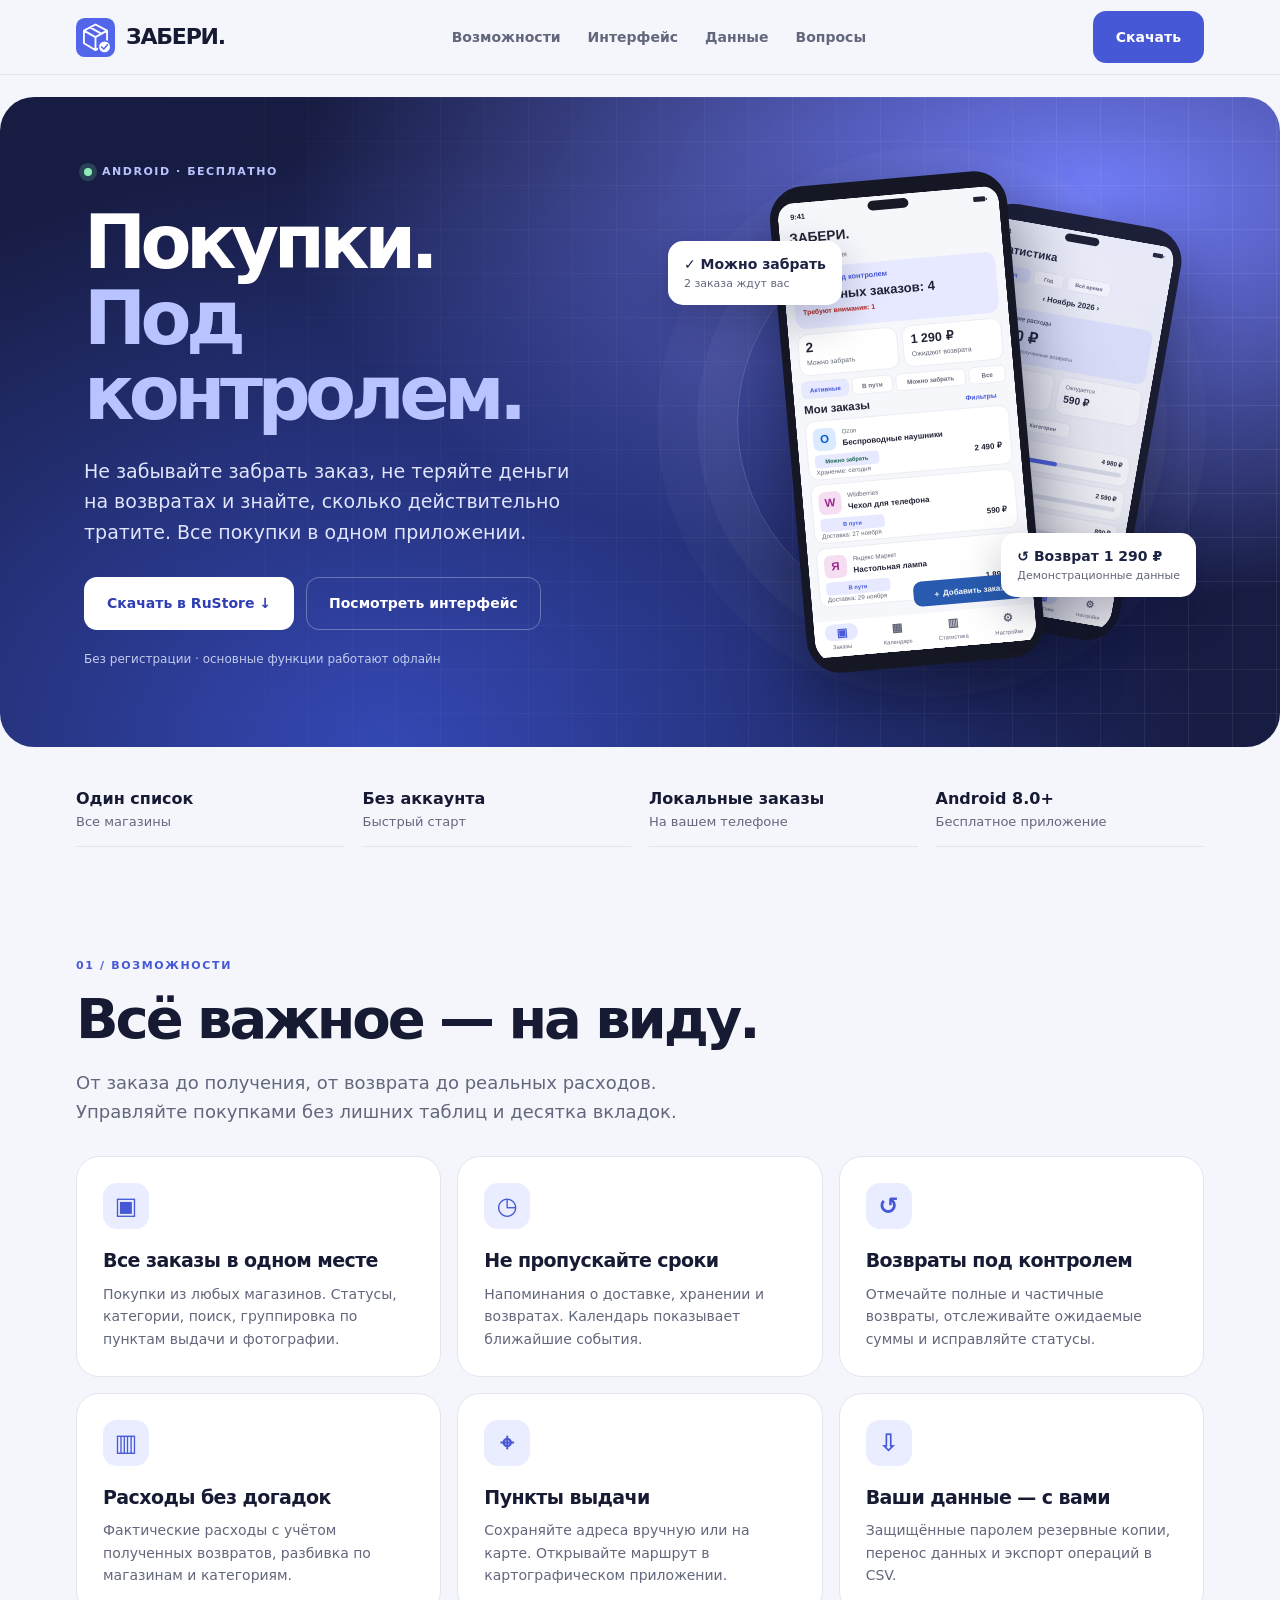
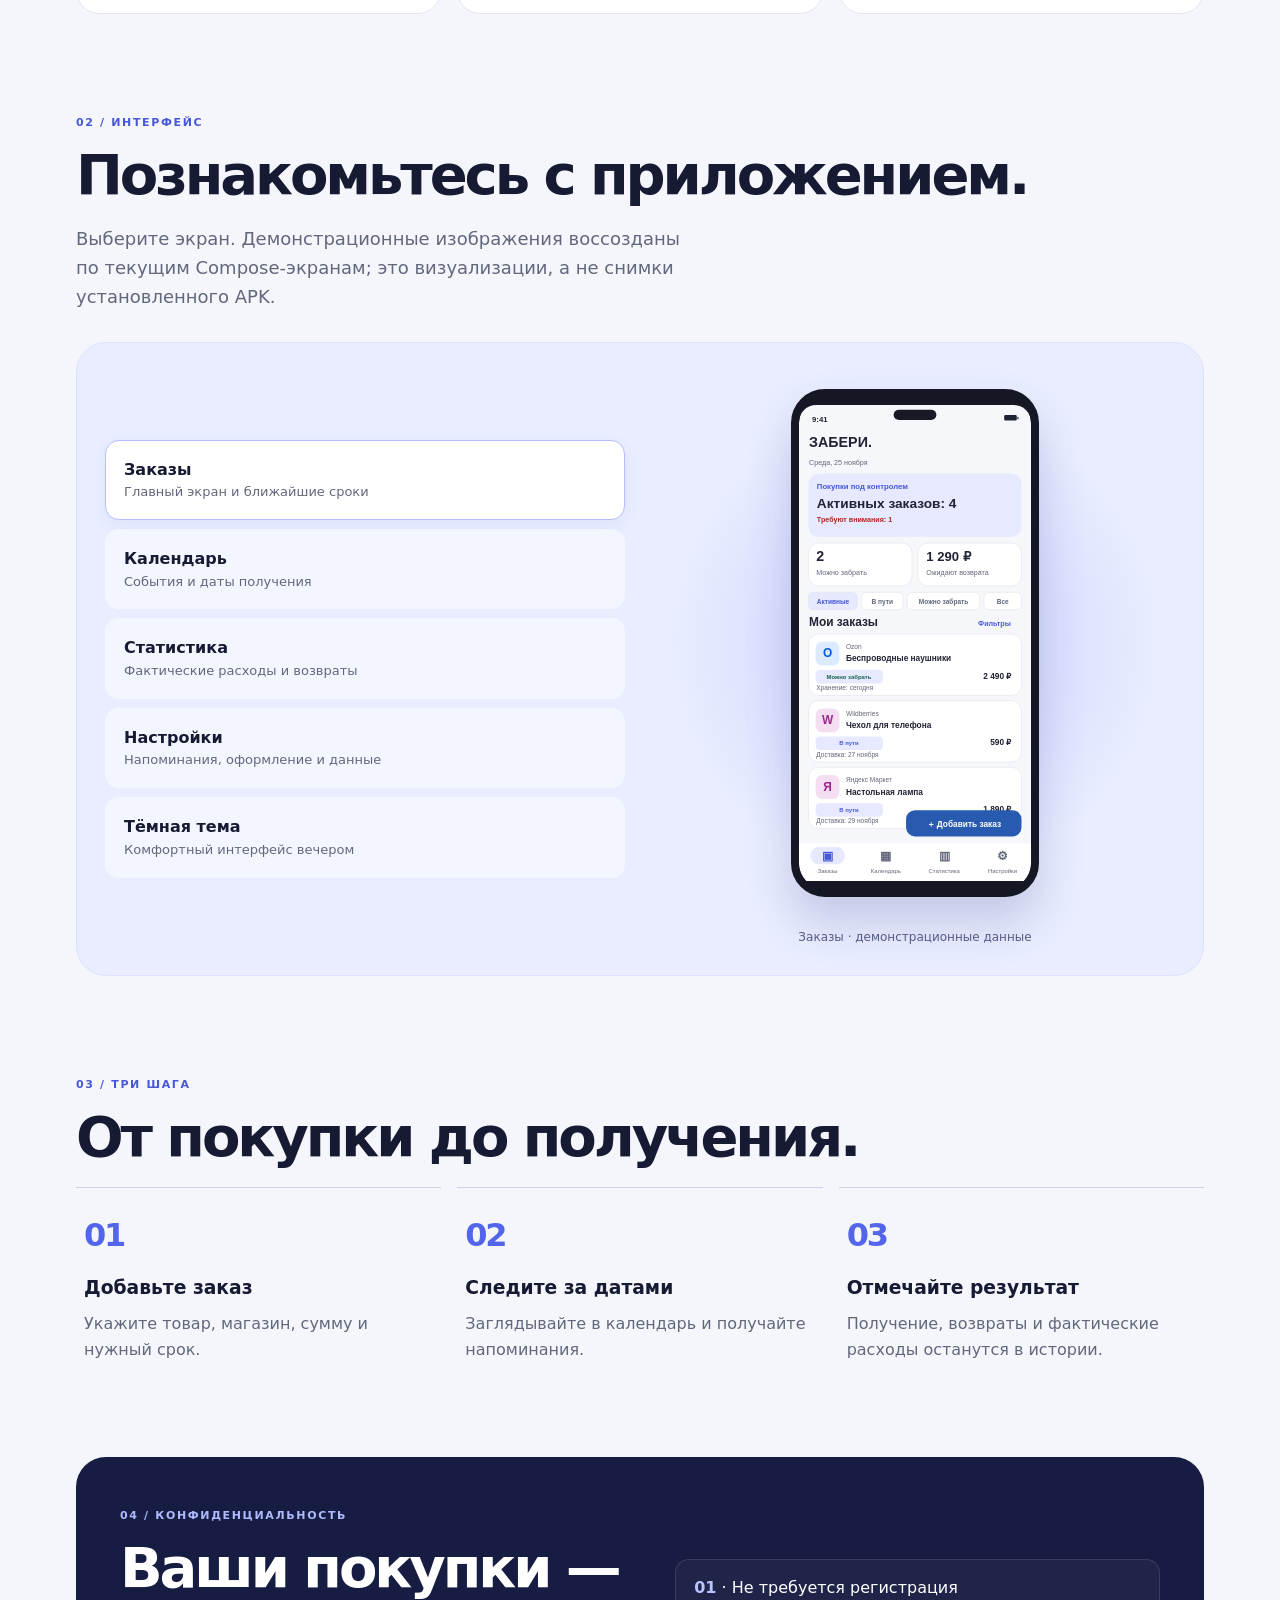
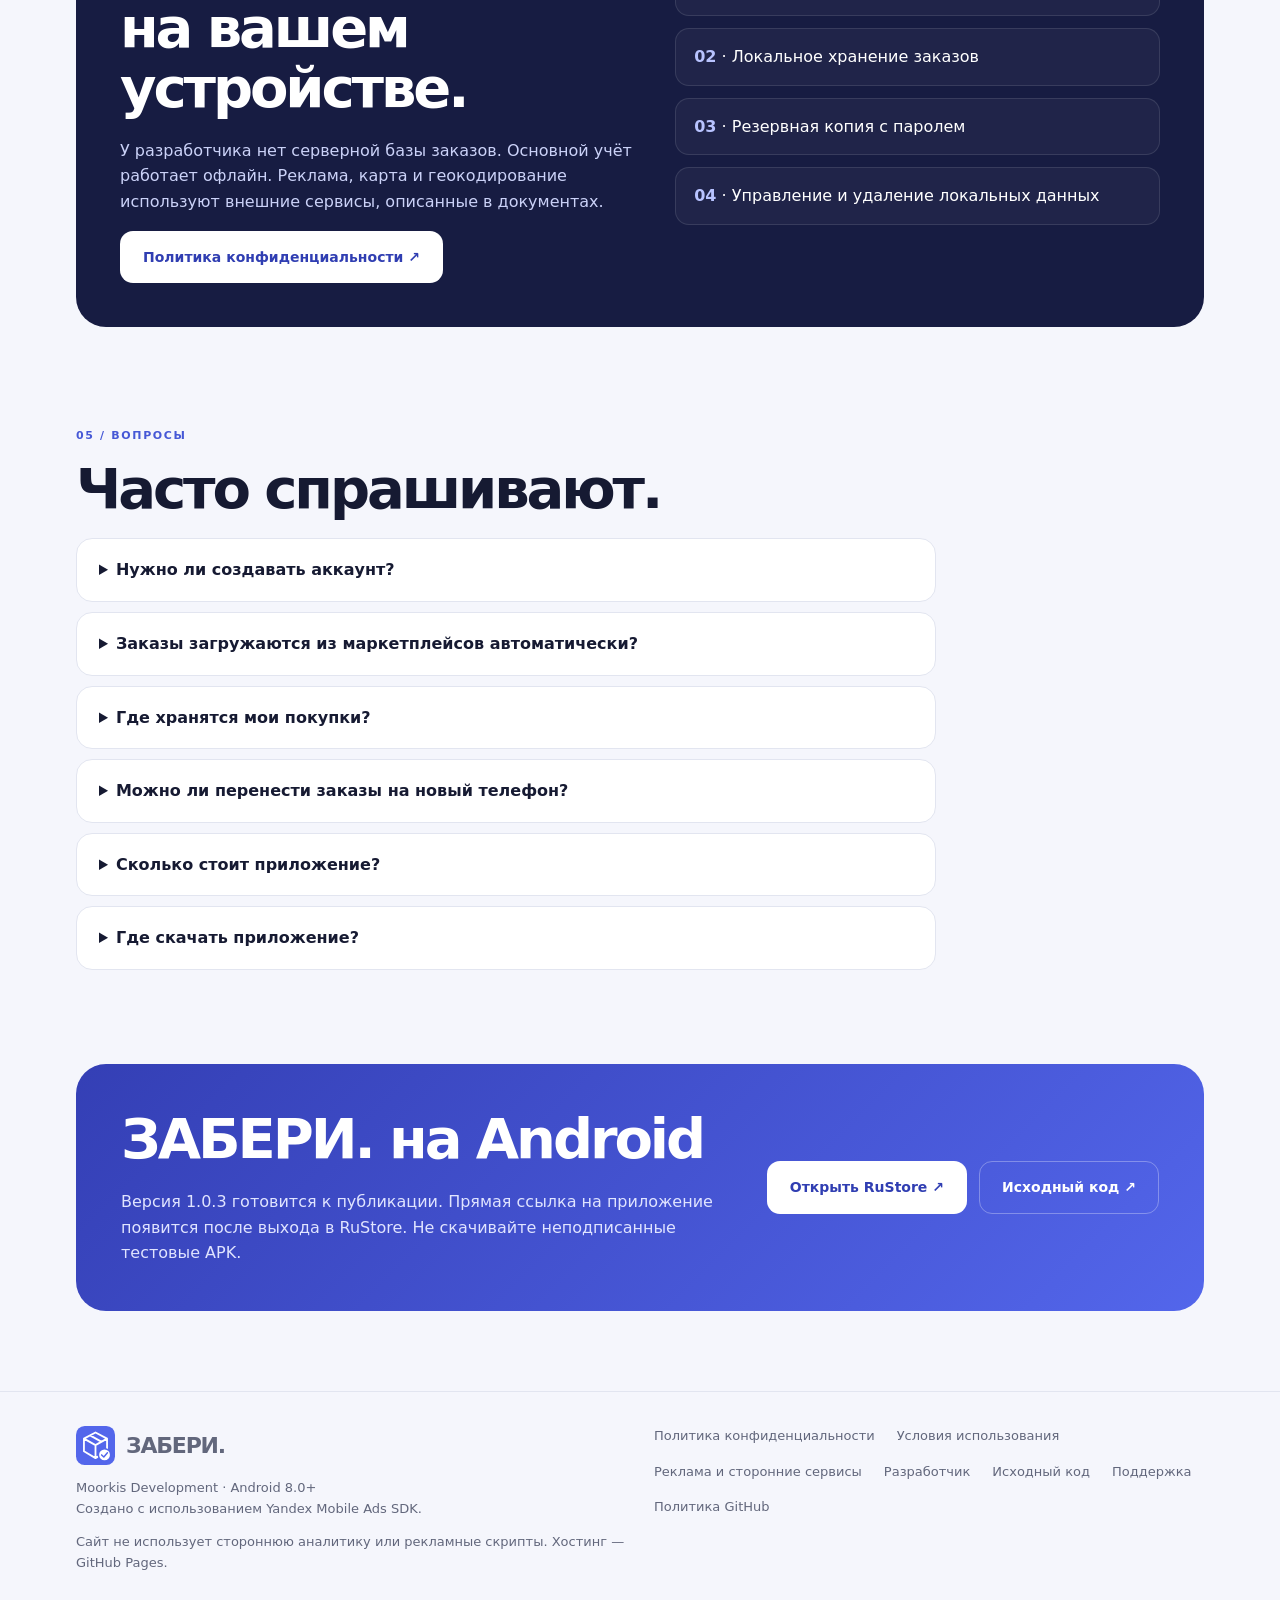
==== index.html @ d18c514d "Publish animated Zaberi product site with source-based interface previews" ====
<!doctype html><html lang="ru"><head><meta charset="utf-8"><meta name="viewport" content="width=device-width,initial-scale=1"><meta name="description" content="Бесплатное Android-приложение для учёта заказов, сроков, возвратов и расходов."><meta name="theme-color" content="#f5f6fc"><meta property="og:title" content="ЗАБЕРИ. — все покупки под контролем"><meta property="og:description" content="Бесплатное Android-приложение для учёта заказов, сроков, возвратов и расходов."><meta property="og:image" content="https://epbloger.github.io/zaberi/assets/cover.svg"><title>ЗАБЕРИ. — все покупки под контролем</title><link rel="icon" type="image/svg+xml" href="assets/icon.svg"><link rel="stylesheet" href="assets/site.css"></head><body><a class="skip" href="#main">К содержимому</a><header class="nav"><div class="wrap"><a class="brand" href="./" aria-label="ЗАБЕРИ. — главная"><img src="assets/icon.svg" alt="">ЗАБЕРИ.</a><nav class="navlinks" aria-label="Разделы сайта"><a href="./#features">Возможности</a><a href="./#screens">Интерфейс</a><a href="./#privacy">Данные</a><a href="./#faq">Вопросы</a></nav><a class="btn primary" href="./#download">Скачать</a></div></header><main id="main"><section class="hero"><div class="wrap"><div><div class="eyebrow"><span class="dot"></span> Android · бесплатно</div><h1>Покупки.<br><span>Под контролем.</span></h1><p class="lead">Не забывайте забрать заказ, не теряйте деньги на возвратах и знайте, сколько действительно тратите. Все покупки в одном приложении.</p><div class="actions"><a class="btn light" href="#download">Скачать в RuStore ↓</a><a class="btn outline" href="#screens">Посмотреть интерфейс</a></div><p class="note">Без регистрации · основные функции работают офлайн</p></div><div class="visual" aria-label="Демонстрация интерфейса с вымышленными заказами"><div class="orb"></div><div class="phone back"><img src="assets/stats.svg" alt="Демонстрация статистики расходов" width="390" height="800"></div><div class="phone front"><img src="assets/orders.svg" alt="Демонстрация списка заказов" width="390" height="800"></div><div class="bubble b1">✓ Можно забрать<small>2 заказа ждут вас</small></div><div class="bubble b2">↺ Возврат 1 290 ₽<small>Демонстрационные данные</small></div></div></div></section><div class="wrap"><div class="trust"><div><b>Один список</b>Все магазины</div><div><b>Без аккаунта</b>Быстрый старт</div><div><b>Локальные заказы</b>На вашем телефоне</div><div><b>Android 8.0+</b>Бесплатное приложение</div></div><section class="section reveal" id="features"><span class="kicker">01 / Возможности</span><h2>Всё важное — на виду.</h2><p class="intro">От заказа до получения, от возврата до реальных расходов. Управляйте покупками без лишних таблиц и десятка вкладок.</p><div class="grid"><article class="tile"><span class="tile-icon" aria-hidden="true">▣</span><h3>Все заказы в одном месте</h3><p>Покупки из любых магазинов. Статусы, категории, поиск, группировка по пунктам выдачи и фотографии.</p></article><article class="tile"><span class="tile-icon" aria-hidden="true">◷</span><h3>Не пропускайте сроки</h3><p>Напоминания о доставке, хранении и возвратах. Календарь показывает ближайшие события.</p></article><article class="tile"><span class="tile-icon" aria-hidden="true">↺</span><h3>Возвраты под контролем</h3><p>Отмечайте полные и частичные возвраты, отслеживайте ожидаемые суммы и исправляйте статусы.</p></article><article class="tile"><span class="tile-icon" aria-hidden="true">▥</span><h3>Расходы без догадок</h3><p>Фактические расходы с учётом полученных возвратов, разбивка по магазинам и категориям.</p></article><article class="tile"><span class="tile-icon" aria-hidden="true">⌖</span><h3>Пункты выдачи</h3><p>Сохраняйте адреса вручную или на карте. Открывайте маршрут в картографическом приложении.</p></article><article class="tile"><span class="tile-icon" aria-hidden="true">⇩</span><h3>Ваши данные — с вами</h3><p>Защищённые паролем резервные копии, перенос данных и экспорт операций в CSV.</p></article></div></section><section class="section reveal" id="screens"><span class="kicker">02 / Интерфейс</span><h2>Познакомьтесь с приложением.</h2><p class="intro">Выберите экран. Демонстрационные изображения воссозданы по текущим Compose-экранам; это визуализации, а не снимки установленного APK.</p><div class="gallery"><div class="tabs" aria-label="Выбор экрана"><button class="tab" type="button" data-screen="orders" aria-pressed="true">Заказы<span>Главный экран и ближайшие сроки</span></button><button class="tab" type="button" data-screen="calendar" aria-pressed="false">Календарь<span>События и даты получения</span></button><button class="tab" type="button" data-screen="stats" aria-pressed="false">Статистика<span>Фактические расходы и возвраты</span></button><button class="tab" type="button" data-screen="settings" aria-pressed="false">Настройки<span>Напоминания, оформление и данные</span></button><button class="tab" type="button" data-screen="dark" aria-pressed="false">Тёмная тема<span>Комфортный интерфейс вечером</span></button><noscript><p>Другие демонстрации: <a href="assets/calendar.svg">календарь</a> · <a href="assets/stats.svg">статистика</a> · <a href="assets/dark.svg">тёмная тема</a>.</p></noscript></div><div><div class="display"><div class="phone"><img id="demo" src="assets/orders.svg" width="390" height="800" alt="Демонстрация: заказы"></div></div><p class="demo-note" id="demo-caption" aria-live="polite">Заказы · демонстрационные данные</p></div></div></section><section class="section reveal"><span class="kicker">03 / Три шага</span><h2>От покупки до получения.</h2><div class="steps"><article class="step"><strong>01</strong><h3>Добавьте заказ</h3><p>Укажите товар, магазин, сумму и нужный срок.</p></article><article class="step"><strong>02</strong><h3>Следите за датами</h3><p>Заглядывайте в календарь и получайте напоминания.</p></article><article class="step"><strong>03</strong><h3>Отмечайте результат</h3><p>Получение, возвраты и фактические расходы останутся в истории.</p></article></div></section><section class="section reveal" id="privacy"><div class="privacy"><div><span class="kicker">04 / Конфиденциальность</span><h2>Ваши покупки — на вашем устройстве.</h2><p>У разработчика нет серверной базы заказов. Основной учёт работает офлайн. Реклама, карта и геокодирование используют внешние сервисы, описанные в документах.</p><a class="btn light" href="privacy.html">Политика конфиденциальности ↗</a></div><div class="privacy-list"><div><b>01</b> · Не требуется регистрация</div><div><b>02</b> · Локальное хранение заказов</div><div><b>03</b> · Резервная копия с паролем</div><div><b>04</b> · Управление и удаление локальных данных</div></div></div></section><section class="section reveal" id="faq"><span class="kicker">05 / Вопросы</span><h2>Часто спрашивают.</h2><div class="faq"><details><summary>Нужно ли создавать аккаунт?</summary><p>Нет. Для основных функций не нужны регистрация и интернет.</p></details><details><summary>Заказы загружаются из маркетплейсов автоматически?</summary><p>Нет. Вы самостоятельно добавляете и обновляете информацию. Приложение не подключается к аккаунтам магазинов и банков.</p></details><details><summary>Где хранятся мои покупки?</summary><p>На вашем устройстве. Для рекламы и карты используются внешние сервисы; подробнее в политике конфиденциальности.</p></details><details><summary>Можно ли перенести заказы на новый телефон?</summary><p>Да. Создайте резервную копию с паролем и восстановите её на другом устройстве. Храните пароль отдельно.</p></details><details><summary>Сколько стоит приложение?</summary><p>Приложение бесплатное, содержит баннерную и полноэкранную рекламу.</p></details><details><summary>Где скачать приложение?</summary><p>Первый публичный выпуск 1.0.3 готовится к размещению в RuStore. Здесь появится прямая ссылка на опубликованную карточку.</p></details></div></section><section class="section reveal" id="download"><div class="cta"><div><h2>ЗАБЕРИ. на Android</h2><p>Версия 1.0.3 готовится к публикации. Прямая ссылка на приложение появится после выхода в RuStore. Не скачивайте неподписанные тестовые APK.</p></div><div class="actions"><a class="btn light" href="https://www.rustore.ru/catalog">Открыть RuStore ↗</a><a class="btn outline" href="https://github.com/epbloger/zaberi/tree/release-1.0-dev">Исходный код ↗</a></div></div></section></div></main><footer class="footer"><div class="wrap footer-grid"><div><a class="brand" href="./"><img src="assets/icon.svg" alt="">ЗАБЕРИ.</a><p>Moorkis Development · Android 8.0+<br>Создано с использованием Yandex Mobile Ads SDK.</p><p>Сайт не использует стороннюю аналитику или рекламные скрипты. Хостинг — GitHub Pages.</p></div><div class="footer-links"><a href="privacy.html">Политика конфиденциальности</a><a href="terms.html">Условия использования</a><a href="ads.html">Реклама и сторонние сервисы</a><a href="developer.html">Разработчик</a><a href="https://github.com/epbloger/zaberi/tree/release-1.0-dev">Исходный код</a><a href="mailto:helpmoorkis@yandex.ru">Поддержка</a><a href="https://docs.github.com/ru/site-policy/privacy-policies/github-general-privacy-statement">Политика GitHub</a></div></div></footer><script src="assets/site.js" defer></script></body></html>
---- assets/site.css ----
:root{--ink:#161a32;--muted:#62677c;--brand:#4658d6;--paper:#f5f6fc;--line:#e2e5f0;--max:1180px}*{box-sizing:border-box}html{scroll-behavior:smooth;scroll-padding-top:90px}body{margin:0;background:var(--paper);color:var(--ink);font:16px/1.6 system-ui,-apple-system,"Segoe UI",sans-serif}a{color:inherit;text-decoration:none}img{max-width:100%;display:block}button{font:inherit;cursor:pointer}a:focus-visible,button:focus-visible,summary:focus-visible{outline:3px solid #5366eb;outline-offset:5px}.wrap{max-width:var(--max);margin:auto;padding:0 26px}.skip{position:absolute;top:-80px;background:white;padding:12px;z-index:100}.skip:focus{top:10px}.nav{position:sticky;top:0;z-index:10;background:#f5f6fcee;backdrop-filter:blur(18px);border-bottom:1px solid #e2e5f0}.nav .wrap{display:flex;align-items:center;justify-content:space-between;min-height:74px;gap:18px}.brand{display:flex;align-items:center;gap:11px;font-weight:900;font-size:22px;letter-spacing:-1.2px}.brand img{width:39px}.navlinks{display:flex;gap:27px;font-size:14px;color:var(--muted);font-weight:600}.navlinks a:hover{color:var(--brand)}.btn{display:inline-flex;align-items:center;justify-content:center;gap:8px;padding:14px 22px;border-radius:13px;font-size:14px;font-weight:700;border:1px solid transparent;transition:transform .2s,box-shadow .2s}.btn:hover{transform:translateY(-3px);box-shadow:0 12px 28px #161a3220}.primary{background:var(--brand);color:#fff}.light{background:white;color:#303eb2}.outline{border-color:#ffffff4d;color:white}.hero{isolation:isolate;overflow:hidden;position:relative;max-width:1320px;margin:22px auto 0;border-radius:34px;color:#fff;background:radial-gradient(ellipse at 85% 15%,#737ef9,transparent 52%),radial-gradient(ellipse at 30% 100%,#3448b5,transparent 65%),#171c42}.hero:before{content:"";position:absolute;inset:0;z-index:-1;background:linear-gradient(#ffffff13 1px,transparent 1px),linear-gradient(90deg,#ffffff13 1px,transparent 1px);background-size:44px 44px;mask-image:linear-gradient(90deg,transparent,#000)}.hero .wrap{min-height:650px;display:grid;grid-template-columns:1fr .95fr;gap:28px;align-items:center;padding:65px 34px}.eyebrow{text-transform:uppercase;letter-spacing:.14em;font-size:11px;font-weight:800;color:#b9c4ff;display:flex;align-items:center;gap:10px}.dot{background:#8cefb8;width:8px;height:8px;border-radius:50%;box-shadow:0 0 0 5px #8cefb82c}.hero h1{font-size:clamp(47px,5.8vw,83px);line-height:1.02;letter-spacing:-.075em;margin:24px 0;font-weight:850}.hero h1 span{color:#b8c3ff}.lead{font-size:19px;color:#e0e4fc;max-width:510px;margin:0 0 30px}.actions{display:flex;flex-wrap:wrap;gap:12px}.note{font-size:12px;color:#c3cbee;margin-top:20px}.visual{height:510px;position:relative;display:grid;place-items:center}.orb{position:absolute;width:390px;height:390px;border-radius:50%;border:1px solid #ffffff30;box-shadow:0 0 0 40px #ffffff09,0 0 0 80px #ffffff06}.phone{border:8px solid #151725;border-radius:34px;background:#151725;overflow:hidden;box-shadow:0 32px 70px #0a0e2990;aspect-ratio:390/800}.phone img{width:100%;height:100%;object-fit:contain;border-radius:25px}.front{width:238px;position:relative;z-index:2;animation:float 7s ease-in-out infinite;transform:translateX(-25px) rotate(-5deg)}.back{width:204px;position:absolute;transform:translateX(118px) rotate(10deg);opacity:.9}.bubble{position:absolute;z-index:3;background:#fff;color:#1c2343;padding:12px 16px;border-radius:15px;font-weight:750;font-size:14px;box-shadow:0 15px 40px #10153640;animation:drift 6s ease-in-out infinite}.bubble small{display:block;color:#62677c;font-size:11px;font-weight:500}.b1{left:0;top:74px}.b2{right:0;bottom:80px;animation-direction:reverse}@keyframes float{0%,100%{transform:translate(-25px,0) rotate(-5deg)}50%{transform:translate(-25px,-12px) rotate(-3deg)}}@keyframes drift{0%,100%{translate:0 0}50%{translate:0 -10px}}.trust{display:grid;grid-template-columns:repeat(4,1fr);gap:18px;padding:25px 0 10px}.trust>div{border-bottom:1px solid var(--line);padding:14px 0;font-size:13px;color:var(--muted)}.trust b{display:block;color:var(--ink);font-size:16px}.section{padding:94px 0 0}.kicker{font-size:11px;font-weight:850;letter-spacing:.15em;color:var(--brand);text-transform:uppercase}h2{font-size:clamp(32px,4.4vw,56px);line-height:1.07;letter-spacing:-.055em;margin:12px 0 20px}.intro{color:var(--muted);max-width:620px;font-size:18px;margin-bottom:30px}.grid{display:grid;grid-template-columns:repeat(3,1fr);gap:16px}.tile{background:#fff;border:1px solid var(--line);border-radius:23px;padding:26px;min-height:210px;transition:transform .3s,border-color .3s}.tile:hover{transform:translateY(-5px);border-color:#b6bfff}.tile-icon{width:46px;height:46px;display:grid;place-items:center;border-radius:14px;background:#e9edff;color:#4658d6;font-size:24px;font-weight:700}.tile h3{font-size:19px;letter-spacing:-.03em;margin:16px 0 7px}.tile p{margin:0;color:var(--muted);font-size:14px}.gallery{background:#e9edff;border:1px solid #dce2ff;border-radius:30px;padding:28px;display:grid;grid-template-columns:1fr 1fr;align-items:center;gap:30px}.tabs{display:grid;gap:9px}.tab{padding:16px 18px;text-align:left;background:#ffffff80;color:var(--ink);border:1px solid transparent;border-radius:14px;font-weight:700}.tab span{display:block;color:var(--muted);font-size:13px;font-weight:400}.tab[aria-pressed=true]{background:white;border-color:#b5bfff;box-shadow:0 5px 16px #4658d611}.display{display:grid;place-items:center;min-height:545px;background:radial-gradient(circle,#c6ceff,transparent 65%)}.display .phone{width:248px;box-shadow:0 25px 45px #343e8a35}.display .phone img{transition:opacity .2s}.demo-note{font-size:12px;color:#535c85;margin:12px 0 0;text-align:center}.privacy{display:grid;grid-template-columns:1.1fr 1fr;gap:22px;background:#171c42;color:#fff;border-radius:30px;padding:44px}.privacy p{color:#cbd2f8}.privacy .kicker{color:#aebcff}.privacy-list{display:grid;align-content:center;gap:12px}.privacy-list div{padding:15px 18px;background:#ffffff0a;border:1px solid #ffffff1c;border-radius:14px}.privacy-list b{color:#b8c3ff}.steps{display:grid;grid-template-columns:repeat(3,1fr);gap:16px}.step{border-top:1px solid #cbd2e8;padding:22px 8px 0}.step strong{font-size:32px;color:#5366eb;letter-spacing:-.07em}.step h3{margin:12px 0 8px}.step p{margin:0;color:var(--muted)}.faq{display:grid;gap:10px;max-width:860px}.faq details{background:#fff;border:1px solid var(--line);border-radius:16px;padding:18px 22px}.faq summary{cursor:pointer;font-weight:700}.faq p{color:var(--muted);margin:12px 0 0}.cta{border-radius:30px;background:linear-gradient(135deg,#343fb5,#5366eb);color:#fff;padding:45px;display:grid;grid-template-columns:1fr auto;align-items:center;gap:24px}.cta p{color:#e0e4ff;margin:0;max-width:650px}.cta h2{margin-top:0}.footer{margin-top:80px;border-top:1px solid var(--line);padding:34px 0;color:var(--muted);font-size:13px}.footer-grid{display:grid;grid-template-columns:1fr 1fr;gap:28px}.footer-links{display:flex;gap:15px 22px;flex-wrap:wrap;align-content:start}.footer a:hover,.legal a:hover{text-decoration:underline}.legal{max-width:880px;margin:45px auto 80px;padding:40px;background:white;border:1px solid var(--line);border-radius:24px;overflow-wrap:anywhere}.legal h1{font-size:clamp(30px,5vw,48px);line-height:1.1;letter-spacing:-.04em}.legal h2{font-size:23px;letter-spacing:-.02em;margin-top:30px}.legal a{color:var(--brand);text-decoration:underline}.legal p{color:#454b61}.legal .backlink{font-weight:700}.reveal{opacity:1;transform:none}.js .reveal.pending{opacity:0;transform:translateY(20px)}.js .reveal{transition:opacity .65s,transform .65s}@media(max-width:1000px){.hero{margin:14px 14px 0}.hero .wrap{grid-template-columns:1fr .85fr}.visual{height:480px}.front{width:210px}.back{width:178px;transform:translateX(85px) rotate(10deg)}.bubble{font-size:12px;padding:10px}.orb{width:270px;height:270px}.navlinks{gap:15px}.grid{grid-template-columns:repeat(2,1fr)}}@media(max-width:720px){.wrap{padding:0 18px}.nav .wrap{min-height:65px}.navlinks{display:none}.brand{font-size:20px}.nav .btn{padding:10px 13px;font-size:12px}.hero{margin:10px 10px 0;border-radius:24px}.hero .wrap{grid-template-columns:1fr;min-height:0;padding:36px 22px 12px;gap:0}.hero h1{font-size:clamp(43px,10vw,65px)}.lead{font-size:17px}.visual{height:450px}.front{width:195px}.back{width:165px;transform:translateX(83px) rotate(10deg)}.b1{top:65px;left:0}.b2{bottom:66px;right:0}.trust{grid-template-columns:repeat(2,1fr);gap:12px}.section{padding-top:65px}.grid{grid-template-columns:1fr}.tile{min-height:0}.gallery{grid-template-columns:1fr;padding:16px;gap:10px}.display{min-height:500px}.privacy{grid-template-columns:1fr;padding:26px}.steps{grid-template-columns:1fr}.cta{grid-template-columns:1fr;padding:28px}.footer-grid{grid-template-columns:1fr}.legal{margin:20px 14px;padding:23px}.footer{margin-top:55px}}@media(max-width:350px){.bubble{display:none}.back{transform:translateX(62px) rotate(8deg)}.front{width:178px}.display .phone{width:220px}}@media(prefers-reduced-motion:reduce){html{scroll-behavior:auto}*,*::before,*::after{animation:none!important;transition:none!important}.js .reveal.pending{opacity:1;transform:none}}
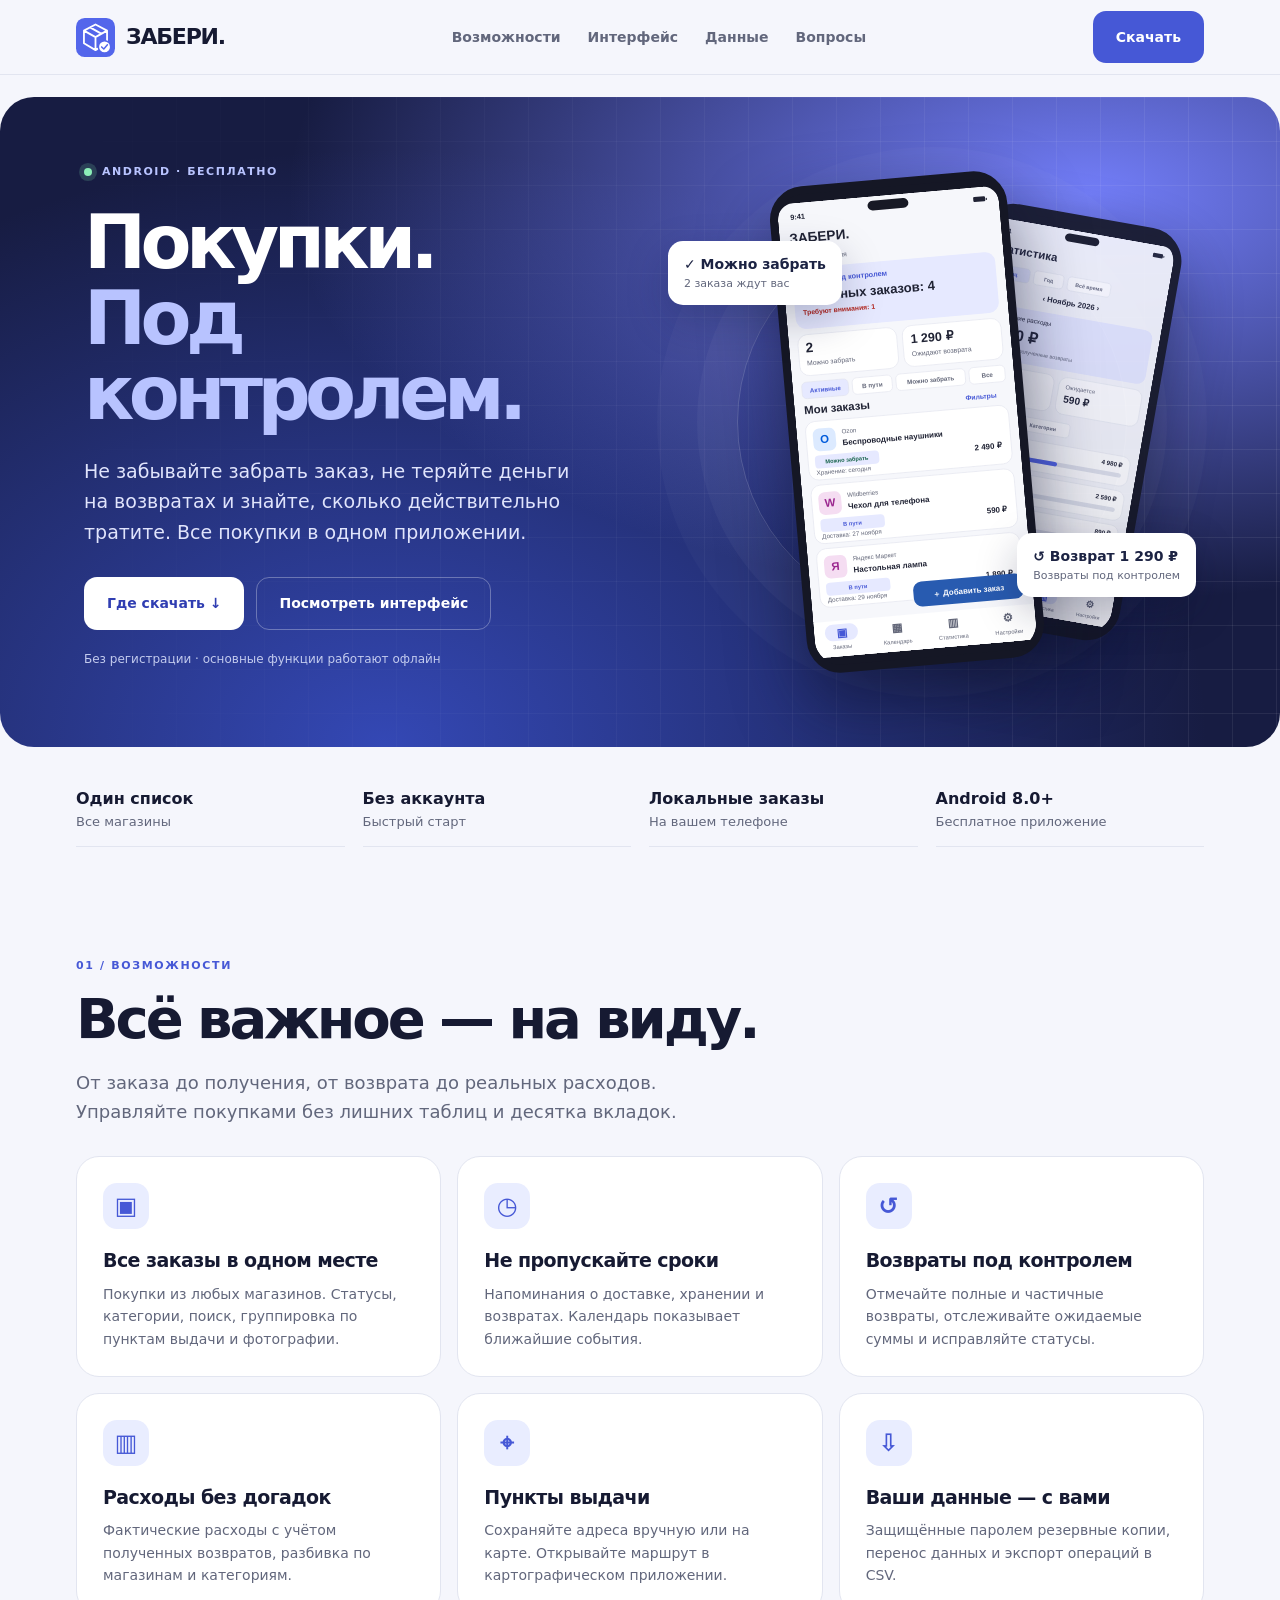
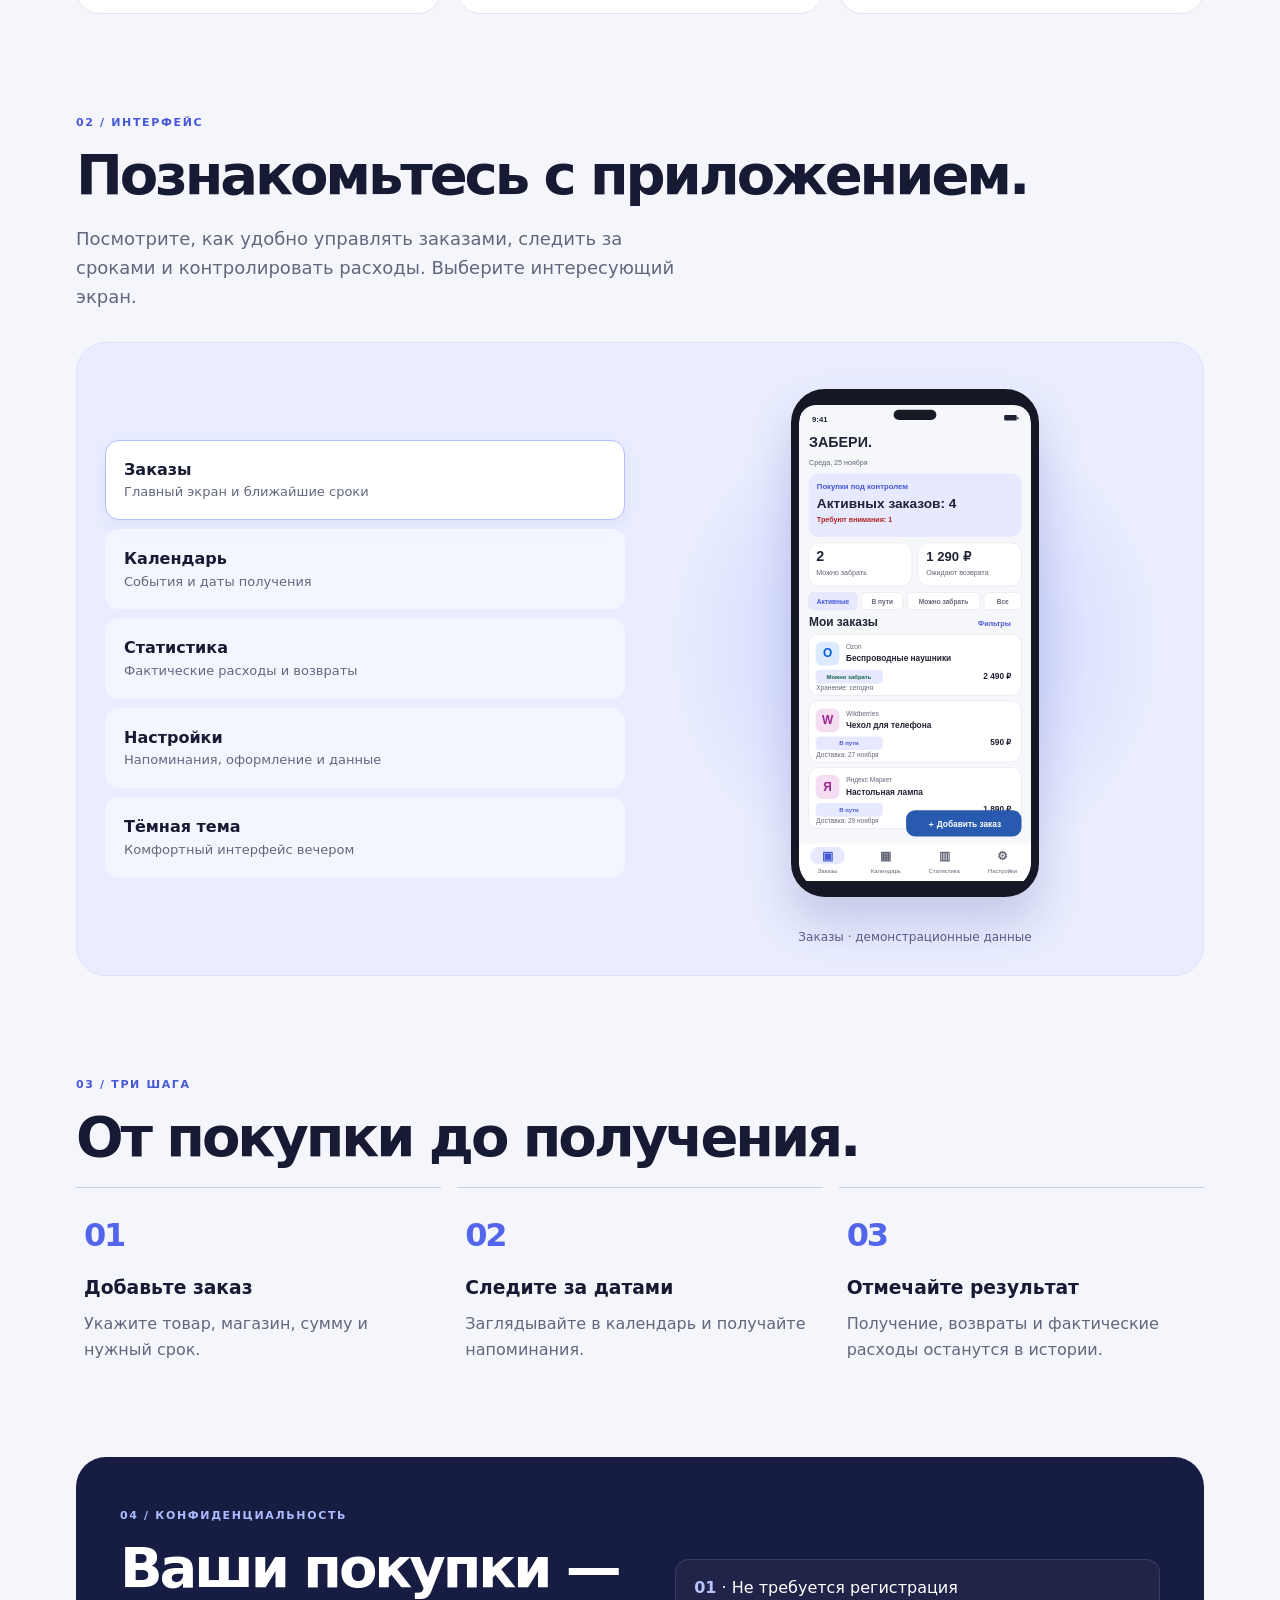
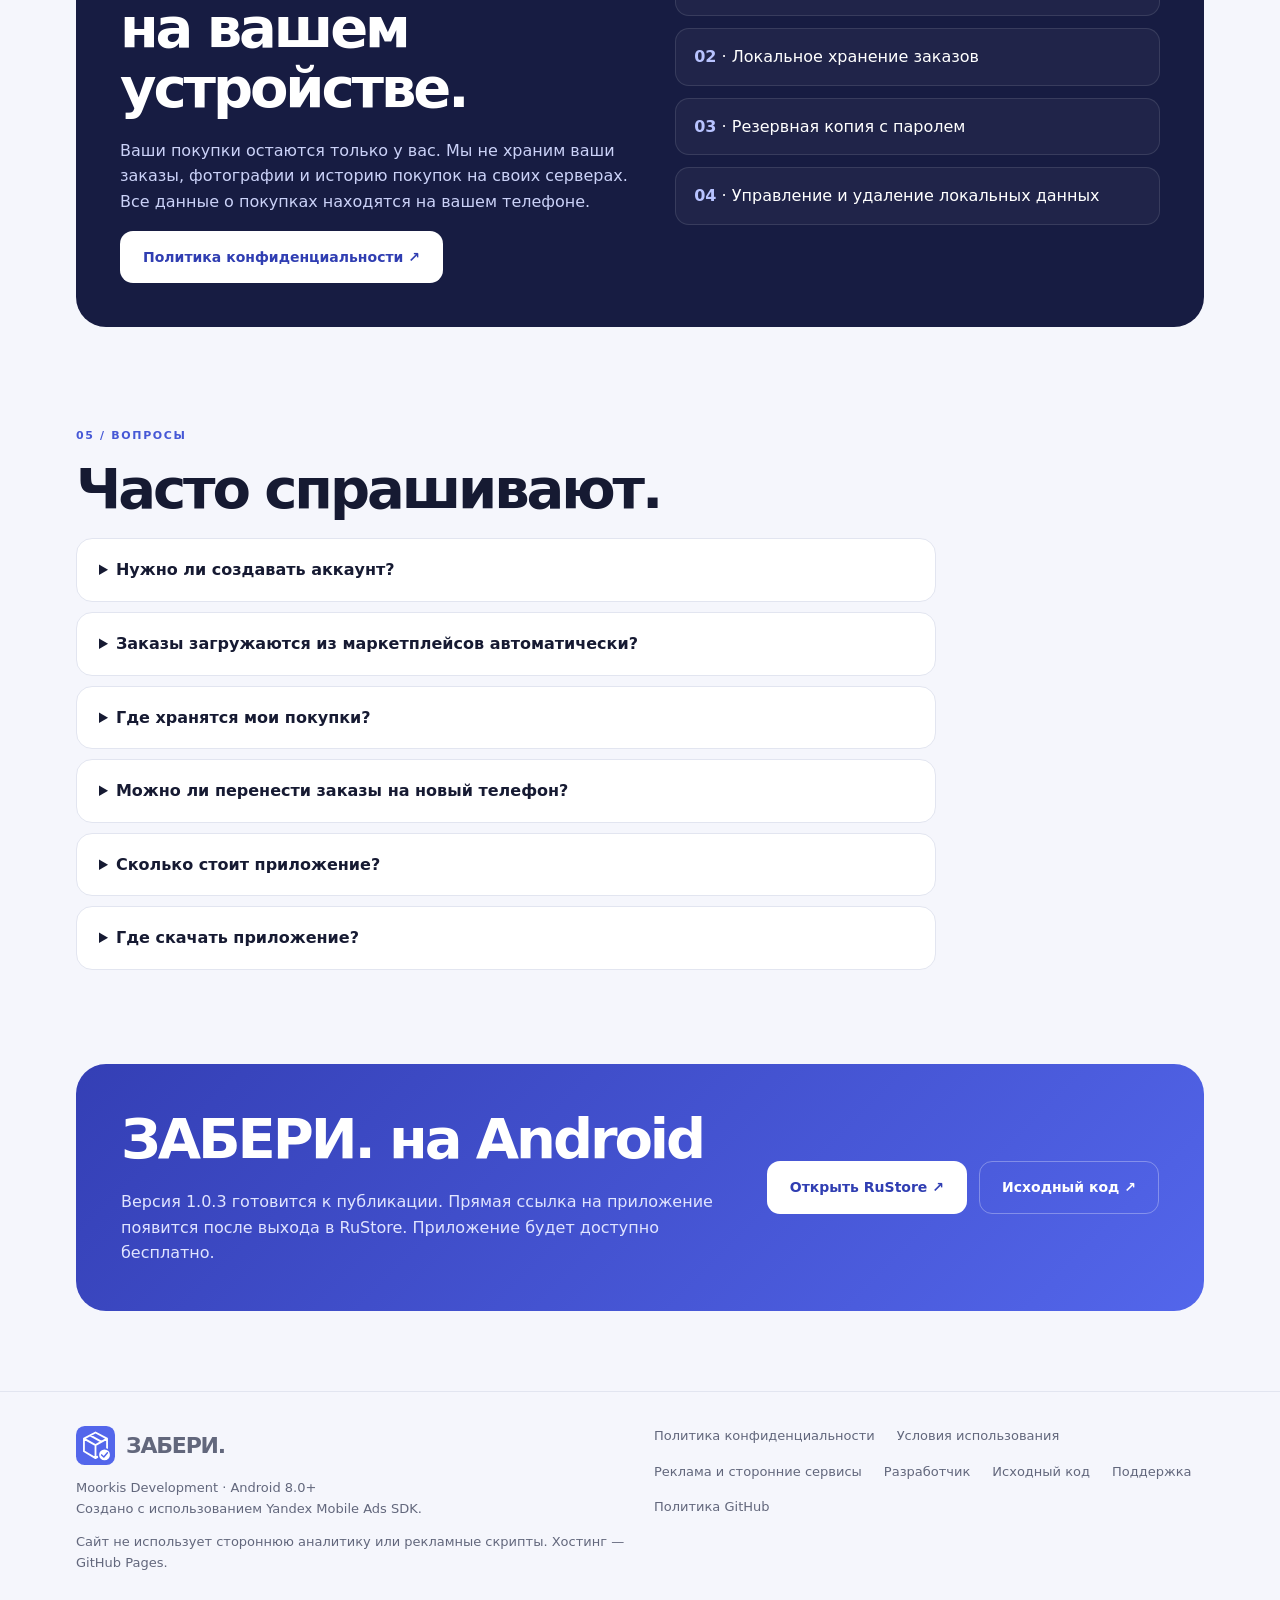
==== commit 169fe977: "Refine customer-facing copy and privacy messaging" ====
--- a/index.html
+++ b/index.html
@@ -1 +1 @@
-<!doctype html><html lang="ru"><head><meta charset="utf-8"><meta name="viewport" content="width=device-width,initial-scale=1"><meta name="description" content="Бесплатное Android-приложение для учёта заказов, сроков, возвратов и расходов."><meta name="theme-color" content="#f5f6fc"><meta property="og:title" content="ЗАБЕРИ. — все покупки под контролем"><meta property="og:description" content="Бесплатное Android-приложение для учёта заказов, сроков, возвратов и расходов."><meta property="og:image" content="https://epbloger.github.io/zaberi/assets/cover.svg"><title>ЗАБЕРИ. — все покупки под контролем</title><link rel="icon" type="image/svg+xml" href="assets/icon.svg"><link rel="stylesheet" href="assets/site.css"></head><body><a class="skip" href="#main">К содержимому</a><header class="nav"><div class="wrap"><a class="brand" href="./" aria-label="ЗАБЕРИ. — главная"><img src="assets/icon.svg" alt="">ЗАБЕРИ.</a><nav class="navlinks" aria-label="Разделы сайта"><a href="./#features">Возможности</a><a href="./#screens">Интерфейс</a><a href="./#privacy">Данные</a><a href="./#faq">Вопросы</a></nav><a class="btn primary" href="./#download">Скачать</a></div></header><main id="main"><section class="hero"><div class="wrap"><div><div class="eyebrow"><span class="dot"></span> Android · бесплатно</div><h1>Покупки.<br><span>Под контролем.</span></h1><p class="lead">Не забывайте забрать заказ, не теряйте деньги на возвратах и знайте, сколько действительно тратите. Все покупки в одном приложении.</p><div class="actions"><a class="btn light" href="#download">Скачать в RuStore ↓</a><a class="btn outline" href="#screens">Посмотреть интерфейс</a></div><p class="note">Без регистрации · основные функции работают офлайн</p></div><div class="visual" aria-label="Демонстрация интерфейса с вымышленными заказами"><div class="orb"></div><div class="phone back"><img src="assets/stats.svg" alt="Демонстрация статистики расходов" width="390" height="800"></div><div class="phone front"><img src="assets/orders.svg" alt="Демонстрация списка заказов" width="390" height="800"></div><div class="bubble b1">✓ Можно забрать<small>2 заказа ждут вас</small></div><div class="bubble b2">↺ Возврат 1 290 ₽<small>Демонстрационные данные</small></div></div></div></section><div class="wrap"><div class="trust"><div><b>Один список</b>Все магазины</div><div><b>Без аккаунта</b>Быстрый старт</div><div><b>Локальные заказы</b>На вашем телефоне</div><div><b>Android 8.0+</b>Бесплатное приложение</div></div><section class="section reveal" id="features"><span class="kicker">01 / Возможности</span><h2>Всё важное — на виду.</h2><p class="intro">От заказа до получения, от возврата до реальных расходов. Управляйте покупками без лишних таблиц и десятка вкладок.</p><div class="grid"><article class="tile"><span class="tile-icon" aria-hidden="true">▣</span><h3>Все заказы в одном месте</h3><p>Покупки из любых магазинов. Статусы, категории, поиск, группировка по пунктам выдачи и фотографии.</p></article><article class="tile"><span class="tile-icon" aria-hidden="true">◷</span><h3>Не пропускайте сроки</h3><p>Напоминания о доставке, хранении и возвратах. Календарь показывает ближайшие события.</p></article><article class="tile"><span class="tile-icon" aria-hidden="true">↺</span><h3>Возвраты под контролем</h3><p>Отмечайте полные и частичные возвраты, отслеживайте ожидаемые суммы и исправляйте статусы.</p></article><article class="tile"><span class="tile-icon" aria-hidden="true">▥</span><h3>Расходы без догадок</h3><p>Фактические расходы с учётом полученных возвратов, разбивка по магазинам и категориям.</p></article><article class="tile"><span class="tile-icon" aria-hidden="true">⌖</span><h3>Пункты выдачи</h3><p>Сохраняйте адреса вручную или на карте. Открывайте маршрут в картографическом приложении.</p></article><article class="tile"><span class="tile-icon" aria-hidden="true">⇩</span><h3>Ваши данные — с вами</h3><p>Защищённые паролем резервные копии, перенос данных и экспорт операций в CSV.</p></article></div></section><section class="section reveal" id="screens"><span class="kicker">02 / Интерфейс</span><h2>Познакомьтесь с приложением.</h2><p class="intro">Выберите экран. Демонстрационные изображения воссозданы по текущим Compose-экранам; это визуализации, а не снимки установленного APK.</p><div class="gallery"><div class="tabs" aria-label="Выбор экрана"><button class="tab" type="button" data-screen="orders" aria-pressed="true">Заказы<span>Главный экран и ближайшие сроки</span></button><button class="tab" type="button" data-screen="calendar" aria-pressed="false">Календарь<span>События и даты получения</span></button><button class="tab" type="button" data-screen="stats" aria-pressed="false">Статистика<span>Фактические расходы и возвраты</span></button><button class="tab" type="button" data-screen="settings" aria-pressed="false">Настройки<span>Напоминания, оформление и данные</span></button><button class="tab" type="button" data-screen="dark" aria-pressed="false">Тёмная тема<span>Комфортный интерфейс вечером</span></button><noscript><p>Другие демонстрации: <a href="assets/calendar.svg">календарь</a> · <a href="assets/stats.svg">статистика</a> · <a href="assets/dark.svg">тёмная тема</a>.</p></noscript></div><div><div class="display"><div class="phone"><img id="demo" src="assets/orders.svg" width="390" height="800" alt="Демонстрация: заказы"></div></div><p class="demo-note" id="demo-caption" aria-live="polite">Заказы · демонстрационные данные</p></div></div></section><section class="section reveal"><span class="kicker">03 / Три шага</span><h2>От покупки до получения.</h2><div class="steps"><article class="step"><strong>01</strong><h3>Добавьте заказ</h3><p>Укажите товар, магазин, сумму и нужный срок.</p></article><article class="step"><strong>02</strong><h3>Следите за датами</h3><p>Заглядывайте в календарь и получайте напоминания.</p></article><article class="step"><strong>03</strong><h3>Отмечайте результат</h3><p>Получение, возвраты и фактические расходы останутся в истории.</p></article></div></section><section class="section reveal" id="privacy"><div class="privacy"><div><span class="kicker">04 / Конфиденциальность</span><h2>Ваши покупки — на вашем устройстве.</h2><p>У разработчика нет серверной базы заказов. Основной учёт работает офлайн. Реклама, карта и геокодирование используют внешние сервисы, описанные в документах.</p><a class="btn light" href="privacy.html">Политика конфиденциальности ↗</a></div><div class="privacy-list"><div><b>01</b> · Не требуется регистрация</div><div><b>02</b> · Локальное хранение заказов</div><div><b>03</b> · Резервная копия с паролем</div><div><b>04</b> · Управление и удаление локальных данных</div></div></div></section><section class="section reveal" id="faq"><span class="kicker">05 / Вопросы</span><h2>Часто спрашивают.</h2><div class="faq"><details><summary>Нужно ли создавать аккаунт?</summary><p>Нет. Для основных функций не нужны регистрация и интернет.</p></details><details><summary>Заказы загружаются из маркетплейсов автоматически?</summary><p>Нет. Вы самостоятельно добавляете и обновляете информацию. Приложение не подключается к аккаунтам магазинов и банков.</p></details><details><summary>Где хранятся мои покупки?</summary><p>На вашем устройстве. Для рекламы и карты используются внешние сервисы; подробнее в политике конфиденциальности.</p></details><details><summary>Можно ли перенести заказы на новый телефон?</summary><p>Да. Создайте резервную копию с паролем и восстановите её на другом устройстве. Храните пароль отдельно.</p></details><details><summary>Сколько стоит приложение?</summary><p>Приложение бесплатное, содержит баннерную и полноэкранную рекламу.</p></details><details><summary>Где скачать приложение?</summary><p>Первый публичный выпуск 1.0.3 готовится к размещению в RuStore. Здесь появится прямая ссылка на опубликованную карточку.</p></details></div></section><section class="section reveal" id="download"><div class="cta"><div><h2>ЗАБЕРИ. на Android</h2><p>Версия 1.0.3 готовится к публикации. Прямая ссылка на приложение появится после выхода в RuStore. Не скачивайте неподписанные тестовые APK.</p></div><div class="actions"><a class="btn light" href="https://www.rustore.ru/catalog">Открыть RuStore ↗</a><a class="btn outline" href="https://github.com/epbloger/zaberi/tree/release-1.0-dev">Исходный код ↗</a></div></div></section></div></main><footer class="footer"><div class="wrap footer-grid"><div><a class="brand" href="./"><img src="assets/icon.svg" alt="">ЗАБЕРИ.</a><p>Moorkis Development · Android 8.0+<br>Создано с использованием Yandex Mobile Ads SDK.</p><p>Сайт не использует стороннюю аналитику или рекламные скрипты. Хостинг — GitHub Pages.</p></div><div class="footer-links"><a href="privacy.html">Политика конфиденциальности</a><a href="terms.html">Условия использования</a><a href="ads.html">Реклама и сторонние сервисы</a><a href="developer.html">Разработчик</a><a href="https://github.com/epbloger/zaberi/tree/release-1.0-dev">Исходный код</a><a href="mailto:helpmoorkis@yandex.ru">Поддержка</a><a href="https://docs.github.com/ru/site-policy/privacy-policies/github-general-privacy-statement">Политика GitHub</a></div></div></footer><script src="assets/site.js" defer></script></body></html>+<!doctype html><html lang="ru"><head><meta charset="utf-8"><meta name="viewport" content="width=device-width,initial-scale=1"><meta name="description" content="Бесплатное Android-приложение для учёта заказов, сроков, возвратов и расходов."><meta name="theme-color" content="#f5f6fc"><meta property="og:title" content="ЗАБЕРИ. — все покупки под контролем"><meta property="og:description" content="Бесплатное Android-приложение для учёта заказов, сроков, возвратов и расходов."><meta property="og:image" content="https://epbloger.github.io/zaberi/assets/cover.svg"><title>ЗАБЕРИ. — все покупки под контролем</title><link rel="icon" type="image/svg+xml" href="assets/icon.svg"><link rel="stylesheet" href="assets/site.css"></head><body><a class="skip" href="#main">К содержимому</a><header class="nav"><div class="wrap"><a class="brand" href="./" aria-label="ЗАБЕРИ. — главная"><img src="assets/icon.svg" alt="">ЗАБЕРИ.</a><nav class="navlinks" aria-label="Разделы сайта"><a href="./#features">Возможности</a><a href="./#screens">Интерфейс</a><a href="./#privacy">Данные</a><a href="./#faq">Вопросы</a></nav><a class="btn primary" href="./#download">Скачать</a></div></header><main id="main"><section class="hero"><div class="wrap"><div><div class="eyebrow"><span class="dot"></span> Android · бесплатно</div><h1>Покупки.<br><span>Под контролем.</span></h1><p class="lead">Не забывайте забрать заказ, не теряйте деньги на возвратах и знайте, сколько действительно тратите. Все покупки в одном приложении.</p><div class="actions"><a class="btn light" href="#download">Где скачать ↓</a><a class="btn outline" href="#screens">Посмотреть интерфейс</a></div><p class="note">Без регистрации · основные функции работают офлайн</p></div><div class="visual" aria-label="Демонстрация интерфейса с вымышленными заказами"><div class="orb"></div><div class="phone back"><img src="assets/stats.svg" alt="Демонстрация статистики расходов" width="390" height="800"></div><div class="phone front"><img src="assets/orders.svg" alt="Демонстрация списка заказов" width="390" height="800"></div><div class="bubble b1">✓ Можно забрать<small>2 заказа ждут вас</small></div><div class="bubble b2">↺ Возврат 1 290 ₽<small>Возвраты под контролем</small></div></div></div></section><div class="wrap"><div class="trust"><div><b>Один список</b>Все магазины</div><div><b>Без аккаунта</b>Быстрый старт</div><div><b>Локальные заказы</b>На вашем телефоне</div><div><b>Android 8.0+</b>Бесплатное приложение</div></div><section class="section reveal" id="features"><span class="kicker">01 / Возможности</span><h2>Всё важное — на виду.</h2><p class="intro">От заказа до получения, от возврата до реальных расходов. Управляйте покупками без лишних таблиц и десятка вкладок.</p><div class="grid"><article class="tile"><span class="tile-icon" aria-hidden="true">▣</span><h3>Все заказы в одном месте</h3><p>Покупки из любых магазинов. Статусы, категории, поиск, группировка по пунктам выдачи и фотографии.</p></article><article class="tile"><span class="tile-icon" aria-hidden="true">◷</span><h3>Не пропускайте сроки</h3><p>Напоминания о доставке, хранении и возвратах. Календарь показывает ближайшие события.</p></article><article class="tile"><span class="tile-icon" aria-hidden="true">↺</span><h3>Возвраты под контролем</h3><p>Отмечайте полные и частичные возвраты, отслеживайте ожидаемые суммы и исправляйте статусы.</p></article><article class="tile"><span class="tile-icon" aria-hidden="true">▥</span><h3>Расходы без догадок</h3><p>Фактические расходы с учётом полученных возвратов, разбивка по магазинам и категориям.</p></article><article class="tile"><span class="tile-icon" aria-hidden="true">⌖</span><h3>Пункты выдачи</h3><p>Сохраняйте адреса вручную или на карте. Открывайте маршрут в картографическом приложении.</p></article><article class="tile"><span class="tile-icon" aria-hidden="true">⇩</span><h3>Ваши данные — с вами</h3><p>Защищённые паролем резервные копии, перенос данных и экспорт операций в CSV.</p></article></div></section><section class="section reveal" id="screens"><span class="kicker">02 / Интерфейс</span><h2>Познакомьтесь с приложением.</h2><p class="intro">Посмотрите, как удобно управлять заказами, следить за сроками и контролировать расходы. Выберите интересующий экран.</p><div class="gallery"><div class="tabs" aria-label="Выбор экрана"><button class="tab" type="button" data-screen="orders" aria-pressed="true">Заказы<span>Главный экран и ближайшие сроки</span></button><button class="tab" type="button" data-screen="calendar" aria-pressed="false">Календарь<span>События и даты получения</span></button><button class="tab" type="button" data-screen="stats" aria-pressed="false">Статистика<span>Фактические расходы и возвраты</span></button><button class="tab" type="button" data-screen="settings" aria-pressed="false">Настройки<span>Напоминания, оформление и данные</span></button><button class="tab" type="button" data-screen="dark" aria-pressed="false">Тёмная тема<span>Комфортный интерфейс вечером</span></button><noscript><p>Другие демонстрации: <a href="assets/calendar.svg">календарь</a> · <a href="assets/stats.svg">статистика</a> · <a href="assets/dark.svg">тёмная тема</a>.</p></noscript></div><div><div class="display"><div class="phone"><img id="demo" src="assets/orders.svg" width="390" height="800" alt="Демонстрация: заказы"></div></div><p class="demo-note" id="demo-caption" aria-live="polite">Заказы · демонстрационные данные</p></div></div></section><section class="section reveal"><span class="kicker">03 / Три шага</span><h2>От покупки до получения.</h2><div class="steps"><article class="step"><strong>01</strong><h3>Добавьте заказ</h3><p>Укажите товар, магазин, сумму и нужный срок.</p></article><article class="step"><strong>02</strong><h3>Следите за датами</h3><p>Заглядывайте в календарь и получайте напоминания.</p></article><article class="step"><strong>03</strong><h3>Отмечайте результат</h3><p>Получение, возвраты и фактические расходы останутся в истории.</p></article></div></section><section class="section reveal" id="privacy"><div class="privacy"><div><span class="kicker">04 / Конфиденциальность</span><h2>Ваши покупки — на вашем устройстве.</h2><p>Ваши покупки остаются только у вас. Мы не храним ваши заказы, фотографии и историю покупок на своих серверах. Все данные о покупках находятся на вашем телефоне.</p><a class="btn light" href="privacy.html">Политика конфиденциальности ↗</a></div><div class="privacy-list"><div><b>01</b> · Не требуется регистрация</div><div><b>02</b> · Локальное хранение заказов</div><div><b>03</b> · Резервная копия с паролем</div><div><b>04</b> · Управление и удаление локальных данных</div></div></div></section><section class="section reveal" id="faq"><span class="kicker">05 / Вопросы</span><h2>Часто спрашивают.</h2><div class="faq"><details><summary>Нужно ли создавать аккаунт?</summary><p>Нет. Для основных функций не нужны регистрация и интернет.</p></details><details><summary>Заказы загружаются из маркетплейсов автоматически?</summary><p>Нет. Вы самостоятельно добавляете и обновляете информацию. Приложение не подключается к аккаунтам магазинов и банков.</p></details><details><summary>Где хранятся мои покупки?</summary><p>На вашем устройстве. Для рекламы и карты используются внешние сервисы; подробнее в политике конфиденциальности.</p></details><details><summary>Можно ли перенести заказы на новый телефон?</summary><p>Да. Создайте резервную копию с паролем и восстановите её на другом устройстве. Храните пароль отдельно.</p></details><details><summary>Сколько стоит приложение?</summary><p>Приложение бесплатное, содержит баннерную и полноэкранную рекламу.</p></details><details><summary>Где скачать приложение?</summary><p>Первый публичный выпуск 1.0.3 готовится к размещению в RuStore. Здесь появится прямая ссылка на опубликованную карточку.</p></details></div></section><section class="section reveal" id="download"><div class="cta"><div><h2>ЗАБЕРИ. на Android</h2><p>Версия 1.0.3 готовится к публикации. Прямая ссылка на приложение появится после выхода в RuStore. Приложение будет доступно бесплатно.</p></div><div class="actions"><a class="btn light" href="https://www.rustore.ru/catalog">Открыть RuStore ↗</a><a class="btn outline" href="https://github.com/epbloger/zaberi/tree/release-1.0-dev">Исходный код ↗</a></div></div></section></div></main><footer class="footer"><div class="wrap footer-grid"><div><a class="brand" href="./"><img src="assets/icon.svg" alt="">ЗАБЕРИ.</a><p>Moorkis Development · Android 8.0+<br>Создано с использованием Yandex Mobile Ads SDK.</p><p>Сайт не использует стороннюю аналитику или рекламные скрипты. Хостинг — GitHub Pages.</p></div><div class="footer-links"><a href="privacy.html">Политика конфиденциальности</a><a href="terms.html">Условия использования</a><a href="ads.html">Реклама и сторонние сервисы</a><a href="developer.html">Разработчик</a><a href="https://github.com/epbloger/zaberi/tree/release-1.0-dev">Исходный код</a><a href="mailto:helpmoorkis@yandex.ru">Поддержка</a><a href="https://docs.github.com/ru/site-policy/privacy-policies/github-general-privacy-statement">Политика GitHub</a></div></div></footer><script src="assets/site.js" defer></script></body></html>
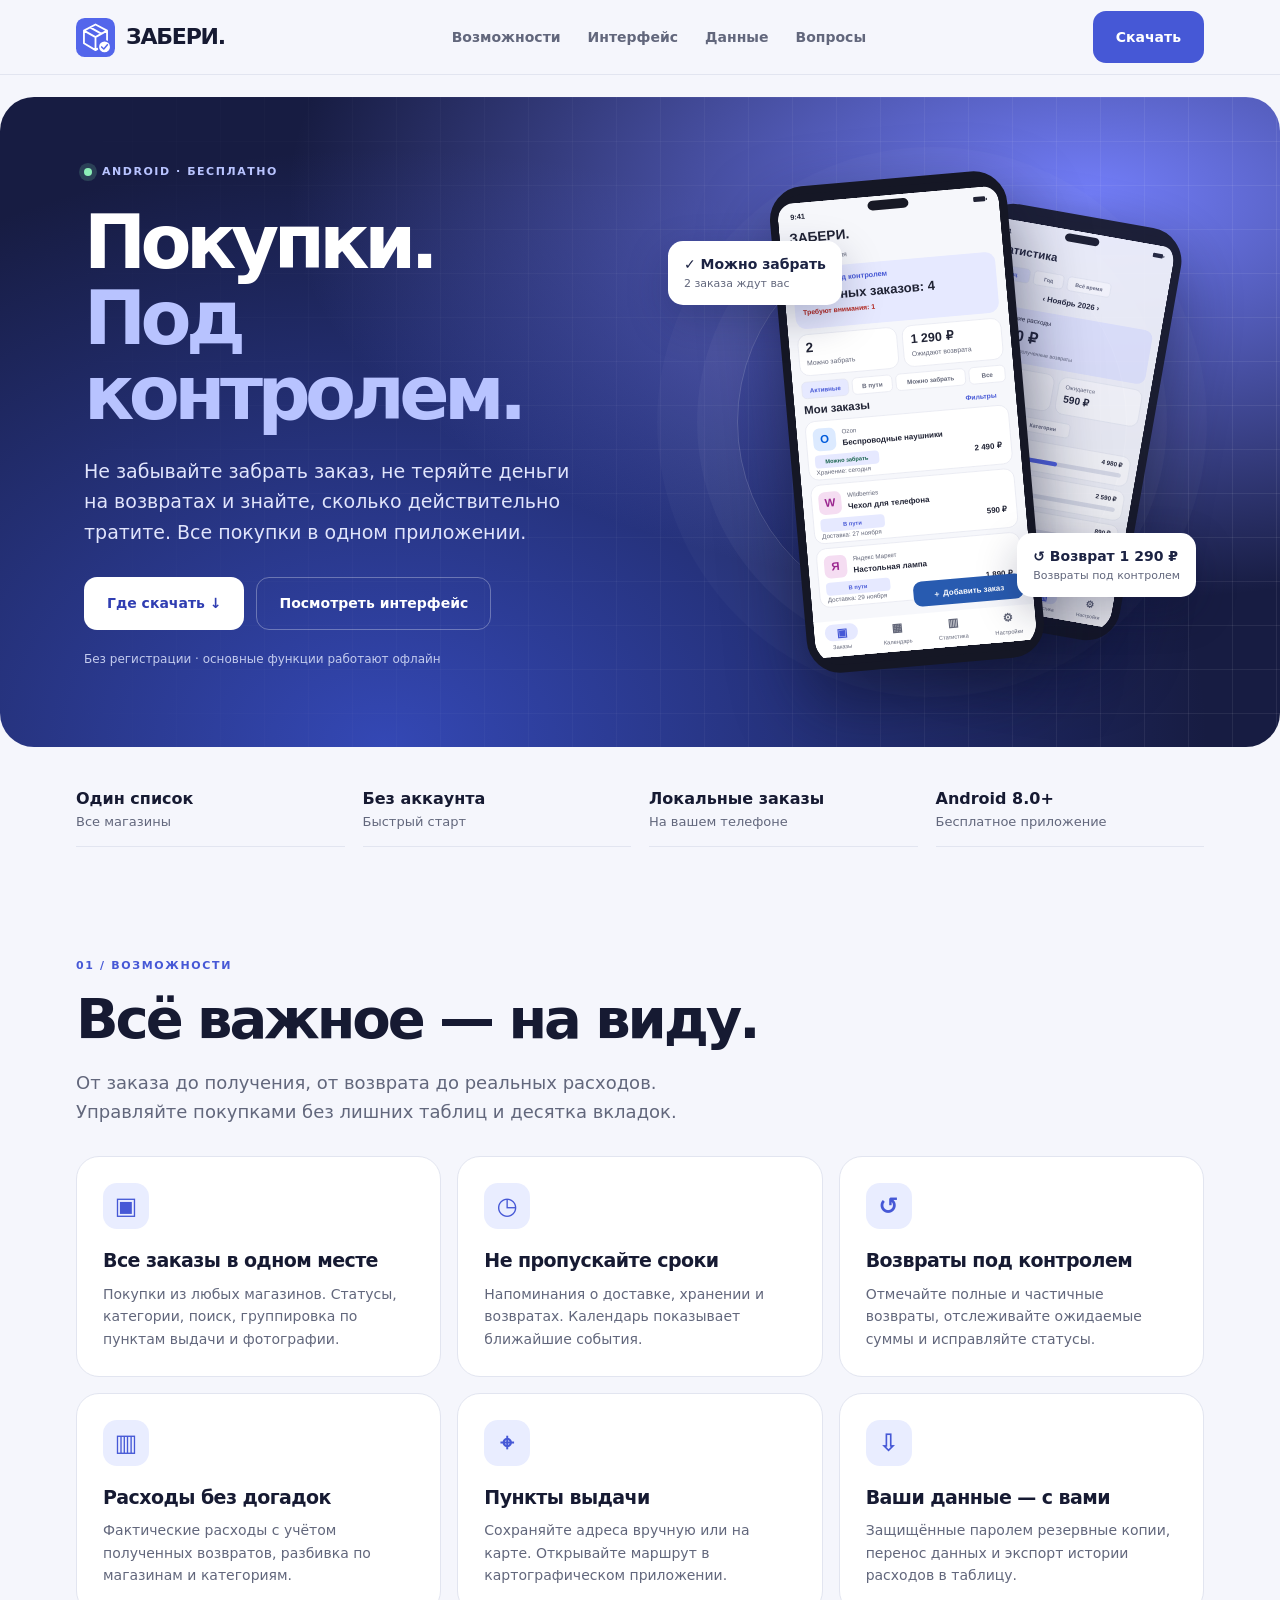
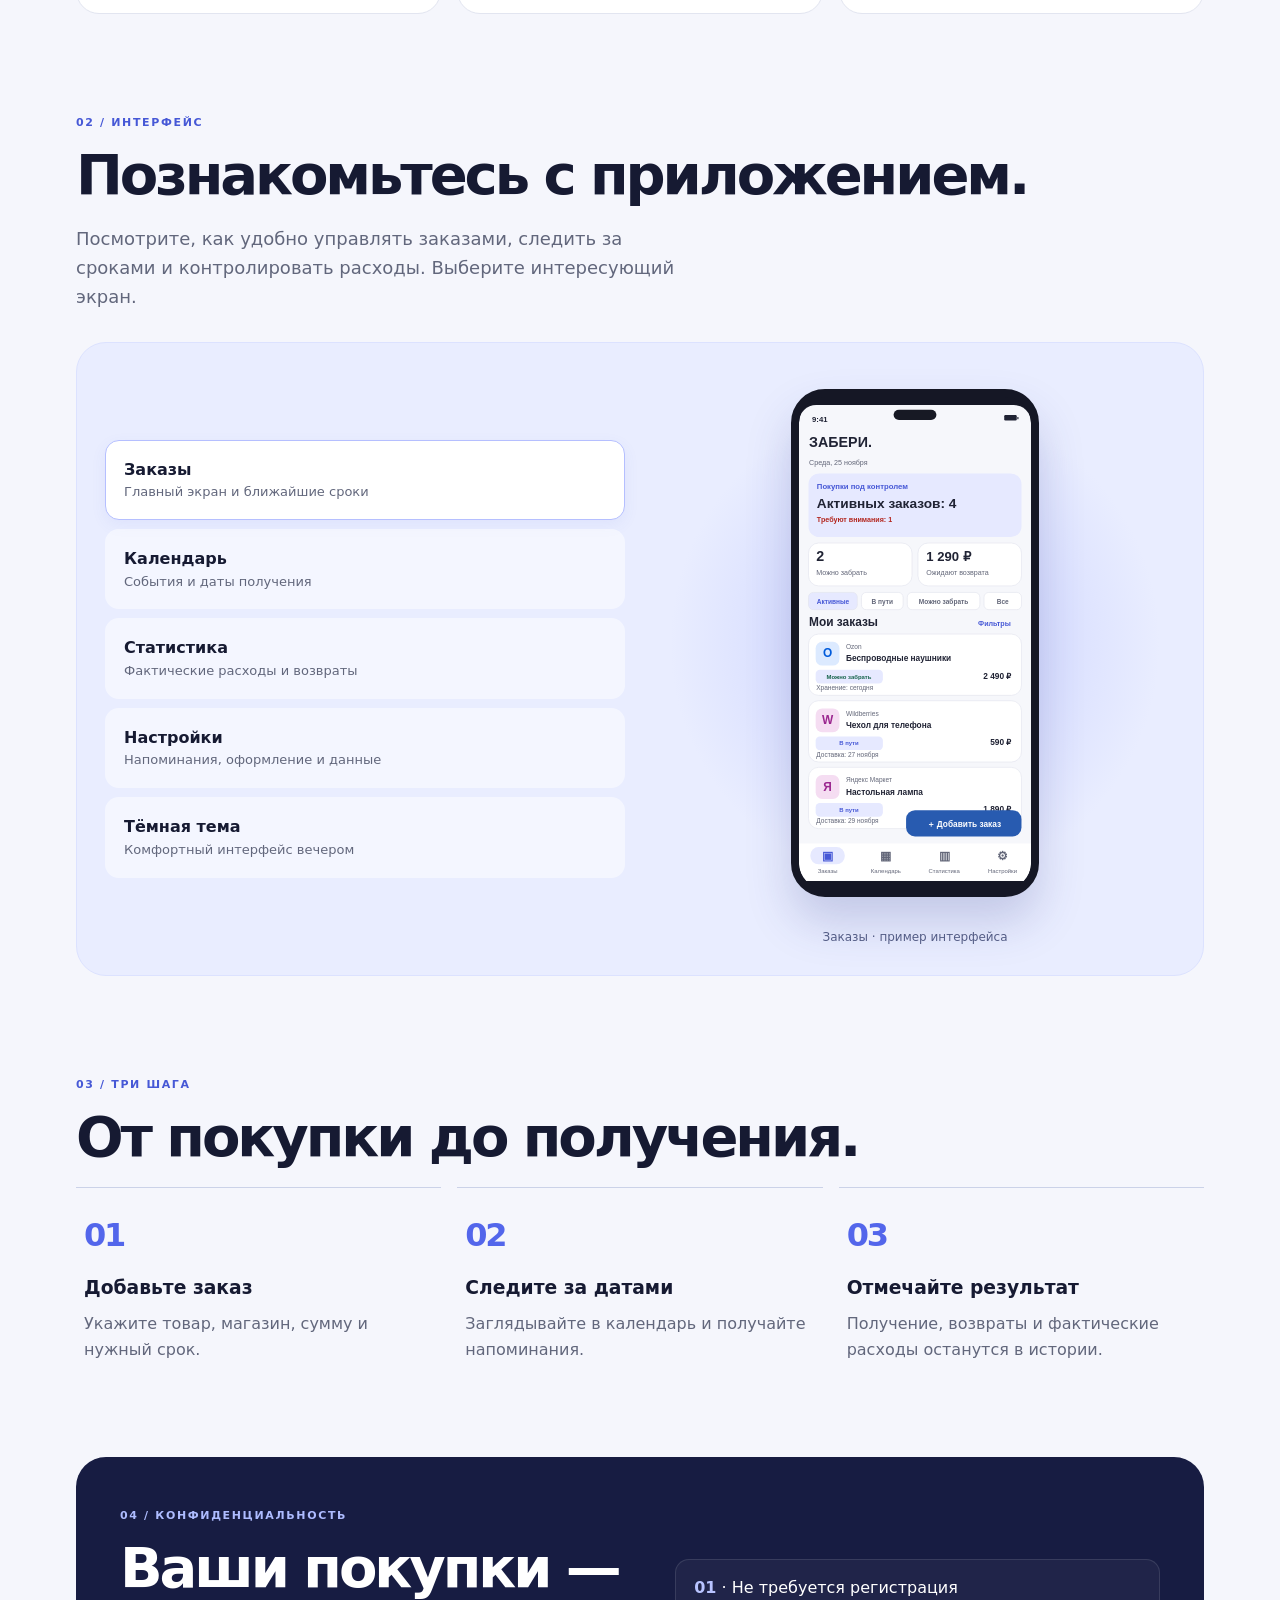
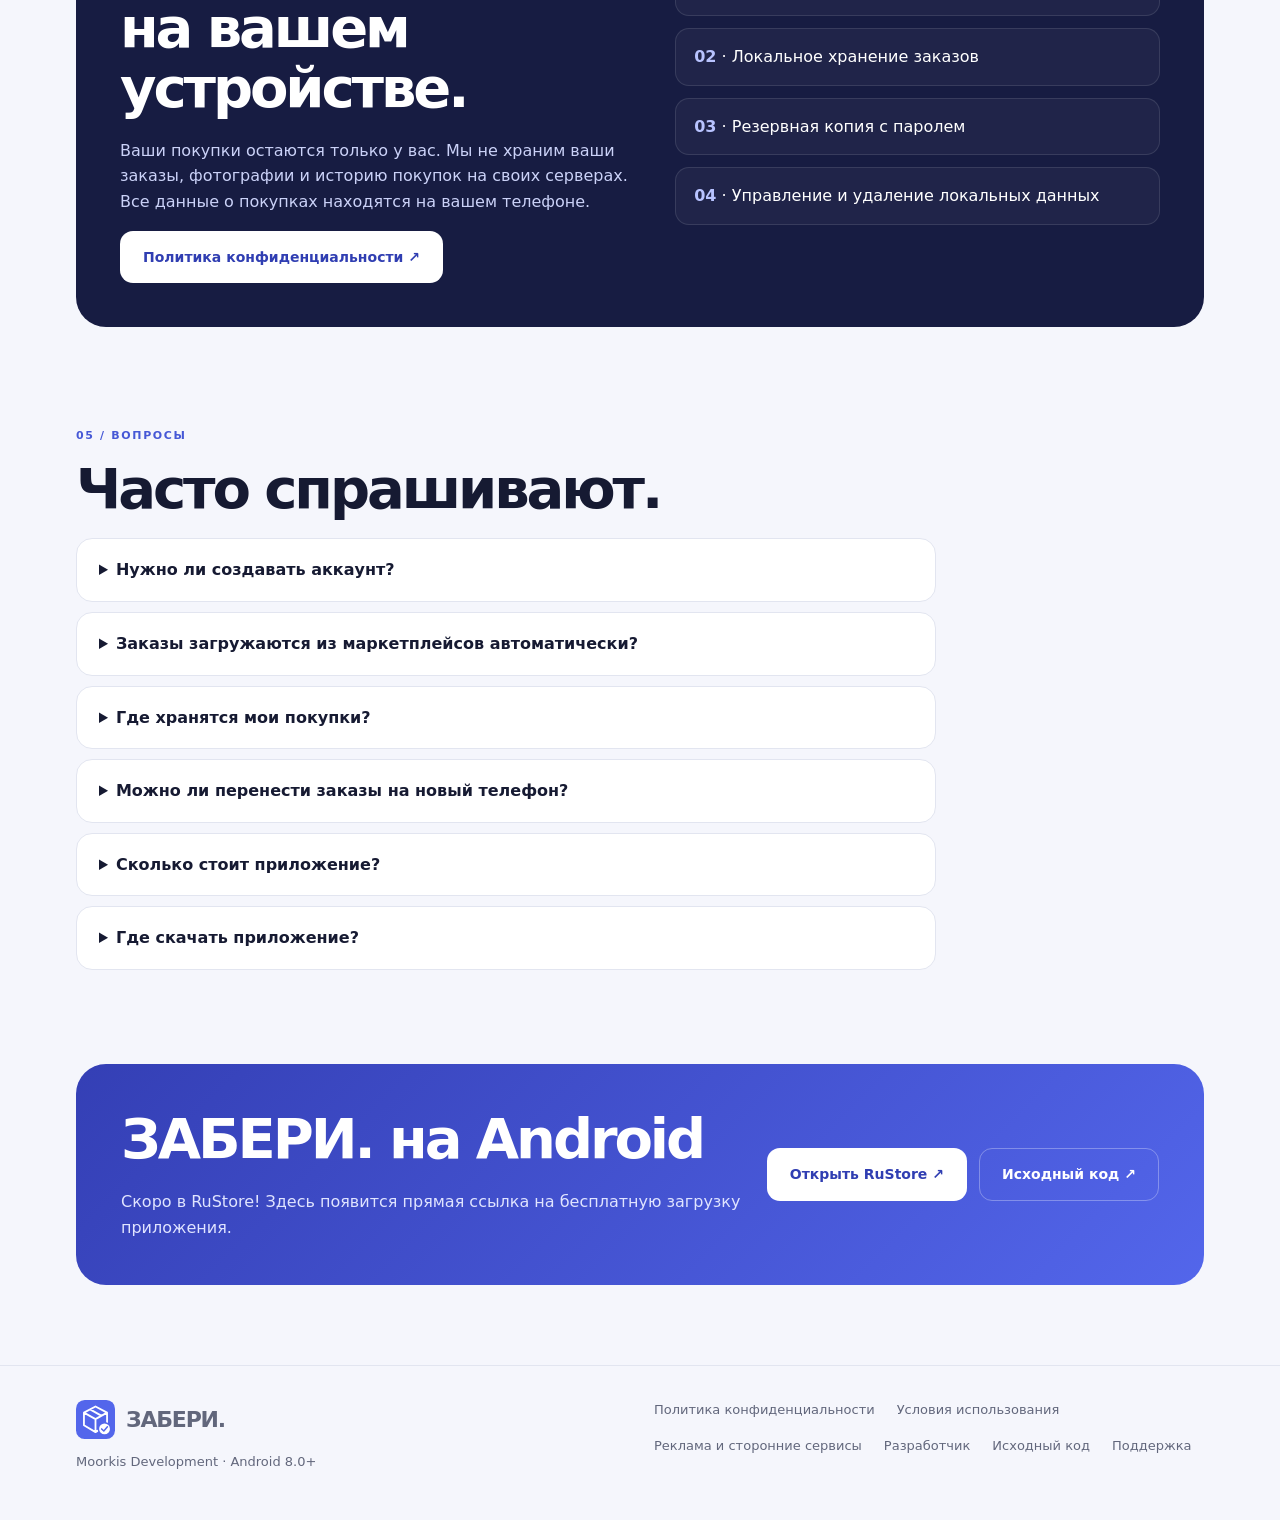
==== commit 1d8a88ef: "Move SDK and hosting details out of customer-facing pages" ====
--- a/index.html
+++ b/index.html
@@ -1 +1 @@
-<!doctype html><html lang="ru"><head><meta charset="utf-8"><meta name="viewport" content="width=device-width,initial-scale=1"><meta name="description" content="Бесплатное Android-приложение для учёта заказов, сроков, возвратов и расходов."><meta name="theme-color" content="#f5f6fc"><meta property="og:title" content="ЗАБЕРИ. — все покупки под контролем"><meta property="og:description" content="Бесплатное Android-приложение для учёта заказов, сроков, возвратов и расходов."><meta property="og:image" content="https://epbloger.github.io/zaberi/assets/cover.svg"><title>ЗАБЕРИ. — все покупки под контролем</title><link rel="icon" type="image/svg+xml" href="assets/icon.svg"><link rel="stylesheet" href="assets/site.css"></head><body><a class="skip" href="#main">К содержимому</a><header class="nav"><div class="wrap"><a class="brand" href="./" aria-label="ЗАБЕРИ. — главная"><img src="assets/icon.svg" alt="">ЗАБЕРИ.</a><nav class="navlinks" aria-label="Разделы сайта"><a href="./#features">Возможности</a><a href="./#screens">Интерфейс</a><a href="./#privacy">Данные</a><a href="./#faq">Вопросы</a></nav><a class="btn primary" href="./#download">Скачать</a></div></header><main id="main"><section class="hero"><div class="wrap"><div><div class="eyebrow"><span class="dot"></span> Android · бесплатно</div><h1>Покупки.<br><span>Под контролем.</span></h1><p class="lead">Не забывайте забрать заказ, не теряйте деньги на возвратах и знайте, сколько действительно тратите. Все покупки в одном приложении.</p><div class="actions"><a class="btn light" href="#download">Где скачать ↓</a><a class="btn outline" href="#screens">Посмотреть интерфейс</a></div><p class="note">Без регистрации · основные функции работают офлайн</p></div><div class="visual" aria-label="Демонстрация интерфейса с вымышленными заказами"><div class="orb"></div><div class="phone back"><img src="assets/stats.svg" alt="Демонстрация статистики расходов" width="390" height="800"></div><div class="phone front"><img src="assets/orders.svg" alt="Демонстрация списка заказов" width="390" height="800"></div><div class="bubble b1">✓ Можно забрать<small>2 заказа ждут вас</small></div><div class="bubble b2">↺ Возврат 1 290 ₽<small>Возвраты под контролем</small></div></div></div></section><div class="wrap"><div class="trust"><div><b>Один список</b>Все магазины</div><div><b>Без аккаунта</b>Быстрый старт</div><div><b>Локальные заказы</b>На вашем телефоне</div><div><b>Android 8.0+</b>Бесплатное приложение</div></div><section class="section reveal" id="features"><span class="kicker">01 / Возможности</span><h2>Всё важное — на виду.</h2><p class="intro">От заказа до получения, от возврата до реальных расходов. Управляйте покупками без лишних таблиц и десятка вкладок.</p><div class="grid"><article class="tile"><span class="tile-icon" aria-hidden="true">▣</span><h3>Все заказы в одном месте</h3><p>Покупки из любых магазинов. Статусы, категории, поиск, группировка по пунктам выдачи и фотографии.</p></article><article class="tile"><span class="tile-icon" aria-hidden="true">◷</span><h3>Не пропускайте сроки</h3><p>Напоминания о доставке, хранении и возвратах. Календарь показывает ближайшие события.</p></article><article class="tile"><span class="tile-icon" aria-hidden="true">↺</span><h3>Возвраты под контролем</h3><p>Отмечайте полные и частичные возвраты, отслеживайте ожидаемые суммы и исправляйте статусы.</p></article><article class="tile"><span class="tile-icon" aria-hidden="true">▥</span><h3>Расходы без догадок</h3><p>Фактические расходы с учётом полученных возвратов, разбивка по магазинам и категориям.</p></article><article class="tile"><span class="tile-icon" aria-hidden="true">⌖</span><h3>Пункты выдачи</h3><p>Сохраняйте адреса вручную или на карте. Открывайте маршрут в картографическом приложении.</p></article><article class="tile"><span class="tile-icon" aria-hidden="true">⇩</span><h3>Ваши данные — с вами</h3><p>Защищённые паролем резервные копии, перенос данных и экспорт операций в CSV.</p></article></div></section><section class="section reveal" id="screens"><span class="kicker">02 / Интерфейс</span><h2>Познакомьтесь с приложением.</h2><p class="intro">Посмотрите, как удобно управлять заказами, следить за сроками и контролировать расходы. Выберите интересующий экран.</p><div class="gallery"><div class="tabs" aria-label="Выбор экрана"><button class="tab" type="button" data-screen="orders" aria-pressed="true">Заказы<span>Главный экран и ближайшие сроки</span></button><button class="tab" type="button" data-screen="calendar" aria-pressed="false">Календарь<span>События и даты получения</span></button><button class="tab" type="button" data-screen="stats" aria-pressed="false">Статистика<span>Фактические расходы и возвраты</span></button><button class="tab" type="button" data-screen="settings" aria-pressed="false">Настройки<span>Напоминания, оформление и данные</span></button><button class="tab" type="button" data-screen="dark" aria-pressed="false">Тёмная тема<span>Комфортный интерфейс вечером</span></button><noscript><p>Другие демонстрации: <a href="assets/calendar.svg">календарь</a> · <a href="assets/stats.svg">статистика</a> · <a href="assets/dark.svg">тёмная тема</a>.</p></noscript></div><div><div class="display"><div class="phone"><img id="demo" src="assets/orders.svg" width="390" height="800" alt="Демонстрация: заказы"></div></div><p class="demo-note" id="demo-caption" aria-live="polite">Заказы · демонстрационные данные</p></div></div></section><section class="section reveal"><span class="kicker">03 / Три шага</span><h2>От покупки до получения.</h2><div class="steps"><article class="step"><strong>01</strong><h3>Добавьте заказ</h3><p>Укажите товар, магазин, сумму и нужный срок.</p></article><article class="step"><strong>02</strong><h3>Следите за датами</h3><p>Заглядывайте в календарь и получайте напоминания.</p></article><article class="step"><strong>03</strong><h3>Отмечайте результат</h3><p>Получение, возвраты и фактические расходы останутся в истории.</p></article></div></section><section class="section reveal" id="privacy"><div class="privacy"><div><span class="kicker">04 / Конфиденциальность</span><h2>Ваши покупки — на вашем устройстве.</h2><p>Ваши покупки остаются только у вас. Мы не храним ваши заказы, фотографии и историю покупок на своих серверах. Все данные о покупках находятся на вашем телефоне.</p><a class="btn light" href="privacy.html">Политика конфиденциальности ↗</a></div><div class="privacy-list"><div><b>01</b> · Не требуется регистрация</div><div><b>02</b> · Локальное хранение заказов</div><div><b>03</b> · Резервная копия с паролем</div><div><b>04</b> · Управление и удаление локальных данных</div></div></div></section><section class="section reveal" id="faq"><span class="kicker">05 / Вопросы</span><h2>Часто спрашивают.</h2><div class="faq"><details><summary>Нужно ли создавать аккаунт?</summary><p>Нет. Для основных функций не нужны регистрация и интернет.</p></details><details><summary>Заказы загружаются из маркетплейсов автоматически?</summary><p>Нет. Вы самостоятельно добавляете и обновляете информацию. Приложение не подключается к аккаунтам магазинов и банков.</p></details><details><summary>Где хранятся мои покупки?</summary><p>На вашем устройстве. Для рекламы и карты используются внешние сервисы; подробнее в политике конфиденциальности.</p></details><details><summary>Можно ли перенести заказы на новый телефон?</summary><p>Да. Создайте резервную копию с паролем и восстановите её на другом устройстве. Храните пароль отдельно.</p></details><details><summary>Сколько стоит приложение?</summary><p>Приложение бесплатное, содержит баннерную и полноэкранную рекламу.</p></details><details><summary>Где скачать приложение?</summary><p>Первый публичный выпуск 1.0.3 готовится к размещению в RuStore. Здесь появится прямая ссылка на опубликованную карточку.</p></details></div></section><section class="section reveal" id="download"><div class="cta"><div><h2>ЗАБЕРИ. на Android</h2><p>Версия 1.0.3 готовится к публикации. Прямая ссылка на приложение появится после выхода в RuStore. Приложение будет доступно бесплатно.</p></div><div class="actions"><a class="btn light" href="https://www.rustore.ru/catalog">Открыть RuStore ↗</a><a class="btn outline" href="https://github.com/epbloger/zaberi/tree/release-1.0-dev">Исходный код ↗</a></div></div></section></div></main><footer class="footer"><div class="wrap footer-grid"><div><a class="brand" href="./"><img src="assets/icon.svg" alt="">ЗАБЕРИ.</a><p>Moorkis Development · Android 8.0+<br>Создано с использованием Yandex Mobile Ads SDK.</p><p>Сайт не использует стороннюю аналитику или рекламные скрипты. Хостинг — GitHub Pages.</p></div><div class="footer-links"><a href="privacy.html">Политика конфиденциальности</a><a href="terms.html">Условия использования</a><a href="ads.html">Реклама и сторонние сервисы</a><a href="developer.html">Разработчик</a><a href="https://github.com/epbloger/zaberi/tree/release-1.0-dev">Исходный код</a><a href="mailto:helpmoorkis@yandex.ru">Поддержка</a><a href="https://docs.github.com/ru/site-policy/privacy-policies/github-general-privacy-statement">Политика GitHub</a></div></div></footer><script src="assets/site.js" defer></script></body></html>+<!doctype html><html lang="ru"><head><meta charset="utf-8"><meta name="viewport" content="width=device-width,initial-scale=1"><meta name="description" content="Бесплатное Android-приложение для учёта заказов, сроков, возвратов и расходов."><meta name="theme-color" content="#f5f6fc"><meta property="og:title" content="ЗАБЕРИ. — все покупки под контролем"><meta property="og:description" content="Бесплатное Android-приложение для учёта заказов, сроков, возвратов и расходов."><meta property="og:image" content="https://epbloger.github.io/zaberi/assets/cover.svg"><title>ЗАБЕРИ. — все покупки под контролем</title><link rel="icon" type="image/svg+xml" href="assets/icon.svg"><link rel="stylesheet" href="assets/site.css"></head><body><a class="skip" href="#main">К содержимому</a><header class="nav"><div class="wrap"><a class="brand" href="./" aria-label="ЗАБЕРИ. — главная"><img src="assets/icon.svg" alt="">ЗАБЕРИ.</a><nav class="navlinks" aria-label="Разделы сайта"><a href="./#features">Возможности</a><a href="./#screens">Интерфейс</a><a href="./#privacy">Данные</a><a href="./#faq">Вопросы</a></nav><a class="btn primary" href="./#download">Скачать</a></div></header><main id="main"><section class="hero"><div class="wrap"><div><div class="eyebrow"><span class="dot"></span> Android · бесплатно</div><h1>Покупки.<br><span>Под контролем.</span></h1><p class="lead">Не забывайте забрать заказ, не теряйте деньги на возвратах и знайте, сколько действительно тратите. Все покупки в одном приложении.</p><div class="actions"><a class="btn light" href="#download">Где скачать ↓</a><a class="btn outline" href="#screens">Посмотреть интерфейс</a></div><p class="note">Без регистрации · основные функции работают офлайн</p></div><div class="visual" aria-label="Пример интерфейса приложения"><div class="orb"></div><div class="phone back"><img src="assets/stats.svg" alt="Демонстрация статистики расходов" width="390" height="800"></div><div class="phone front"><img src="assets/orders.svg" alt="Демонстрация списка заказов" width="390" height="800"></div><div class="bubble b1">✓ Можно забрать<small>2 заказа ждут вас</small></div><div class="bubble b2">↺ Возврат 1 290 ₽<small>Возвраты под контролем</small></div></div></div></section><div class="wrap"><div class="trust"><div><b>Один список</b>Все магазины</div><div><b>Без аккаунта</b>Быстрый старт</div><div><b>Локальные заказы</b>На вашем телефоне</div><div><b>Android 8.0+</b>Бесплатное приложение</div></div><section class="section reveal" id="features"><span class="kicker">01 / Возможности</span><h2>Всё важное — на виду.</h2><p class="intro">От заказа до получения, от возврата до реальных расходов. Управляйте покупками без лишних таблиц и десятка вкладок.</p><div class="grid"><article class="tile"><span class="tile-icon" aria-hidden="true">▣</span><h3>Все заказы в одном месте</h3><p>Покупки из любых магазинов. Статусы, категории, поиск, группировка по пунктам выдачи и фотографии.</p></article><article class="tile"><span class="tile-icon" aria-hidden="true">◷</span><h3>Не пропускайте сроки</h3><p>Напоминания о доставке, хранении и возвратах. Календарь показывает ближайшие события.</p></article><article class="tile"><span class="tile-icon" aria-hidden="true">↺</span><h3>Возвраты под контролем</h3><p>Отмечайте полные и частичные возвраты, отслеживайте ожидаемые суммы и исправляйте статусы.</p></article><article class="tile"><span class="tile-icon" aria-hidden="true">▥</span><h3>Расходы без догадок</h3><p>Фактические расходы с учётом полученных возвратов, разбивка по магазинам и категориям.</p></article><article class="tile"><span class="tile-icon" aria-hidden="true">⌖</span><h3>Пункты выдачи</h3><p>Сохраняйте адреса вручную или на карте. Открывайте маршрут в картографическом приложении.</p></article><article class="tile"><span class="tile-icon" aria-hidden="true">⇩</span><h3>Ваши данные — с вами</h3><p>Защищённые паролем резервные копии, перенос данных и экспорт истории расходов в таблицу.</p></article></div></section><section class="section reveal" id="screens"><span class="kicker">02 / Интерфейс</span><h2>Познакомьтесь с приложением.</h2><p class="intro">Посмотрите, как удобно управлять заказами, следить за сроками и контролировать расходы. Выберите интересующий экран.</p><div class="gallery"><div class="tabs" aria-label="Выбор экрана"><button class="tab" type="button" data-screen="orders" aria-pressed="true">Заказы<span>Главный экран и ближайшие сроки</span></button><button class="tab" type="button" data-screen="calendar" aria-pressed="false">Календарь<span>События и даты получения</span></button><button class="tab" type="button" data-screen="stats" aria-pressed="false">Статистика<span>Фактические расходы и возвраты</span></button><button class="tab" type="button" data-screen="settings" aria-pressed="false">Настройки<span>Напоминания, оформление и данные</span></button><button class="tab" type="button" data-screen="dark" aria-pressed="false">Тёмная тема<span>Комфортный интерфейс вечером</span></button><noscript><p>Другие демонстрации: <a href="assets/calendar.svg">календарь</a> · <a href="assets/stats.svg">статистика</a> · <a href="assets/dark.svg">тёмная тема</a>.</p></noscript></div><div><div class="display"><div class="phone"><img id="demo" src="assets/orders.svg" width="390" height="800" alt="Демонстрация: заказы"></div></div><p class="demo-note" id="demo-caption" aria-live="polite">Заказы · пример интерфейса</p></div></div></section><section class="section reveal"><span class="kicker">03 / Три шага</span><h2>От покупки до получения.</h2><div class="steps"><article class="step"><strong>01</strong><h3>Добавьте заказ</h3><p>Укажите товар, магазин, сумму и нужный срок.</p></article><article class="step"><strong>02</strong><h3>Следите за датами</h3><p>Заглядывайте в календарь и получайте напоминания.</p></article><article class="step"><strong>03</strong><h3>Отмечайте результат</h3><p>Получение, возвраты и фактические расходы останутся в истории.</p></article></div></section><section class="section reveal" id="privacy"><div class="privacy"><div><span class="kicker">04 / Конфиденциальность</span><h2>Ваши покупки — на вашем устройстве.</h2><p>Ваши покупки остаются только у вас. Мы не храним ваши заказы, фотографии и историю покупок на своих серверах. Все данные о покупках находятся на вашем телефоне.</p><a class="btn light" href="privacy.html">Политика конфиденциальности ↗</a></div><div class="privacy-list"><div><b>01</b> · Не требуется регистрация</div><div><b>02</b> · Локальное хранение заказов</div><div><b>03</b> · Резервная копия с паролем</div><div><b>04</b> · Управление и удаление локальных данных</div></div></div></section><section class="section reveal" id="faq"><span class="kicker">05 / Вопросы</span><h2>Часто спрашивают.</h2><div class="faq"><details><summary>Нужно ли создавать аккаунт?</summary><p>Нет. Для основных функций не нужны регистрация и интернет.</p></details><details><summary>Заказы загружаются из маркетплейсов автоматически?</summary><p>Нет. Вы самостоятельно добавляете и обновляете информацию. Приложение не подключается к аккаунтам магазинов и банков.</p></details><details><summary>Где хранятся мои покупки?</summary><p>На вашем телефоне. Ваши заказы и история покупок не хранятся на наших серверах. Подробнее — в политике конфиденциальности.</p></details><details><summary>Можно ли перенести заказы на новый телефон?</summary><p>Да. Создайте резервную копию с паролем и восстановите её на другом устройстве. Храните пароль отдельно.</p></details><details><summary>Сколько стоит приложение?</summary><p>Да, приложение бесплатное. В нём есть реклама.</p></details><details><summary>Где скачать приложение?</summary><p>Первый публичный выпуск 1.0.3 готовится к размещению в RuStore. Здесь появится прямая ссылка на опубликованную карточку.</p></details></div></section><section class="section reveal" id="download"><div class="cta"><div><h2>ЗАБЕРИ. на Android</h2><p>Скоро в RuStore! Здесь появится прямая ссылка на бесплатную загрузку приложения.</p></div><div class="actions"><a class="btn light" href="https://www.rustore.ru/catalog">Открыть RuStore ↗</a><a class="btn outline" href="https://github.com/epbloger/zaberi/tree/release-1.0-dev">Исходный код ↗</a></div></div></section></div></main><footer class="footer"><div class="wrap footer-grid"><div><a class="brand" href="./"><img src="assets/icon.svg" alt="">ЗАБЕРИ.</a><p>Moorkis Development · Android 8.0+</p></div><div class="footer-links"><a href="privacy.html">Политика конфиденциальности</a><a href="terms.html">Условия использования</a><a href="ads.html">Реклама и сторонние сервисы</a><a href="developer.html">Разработчик</a><a href="https://github.com/epbloger/zaberi/tree/release-1.0-dev">Исходный код</a><a href="mailto:helpmoorkis@yandex.ru">Поддержка</a></div></div></footer><script src="assets/site.js" defer></script></body></html>
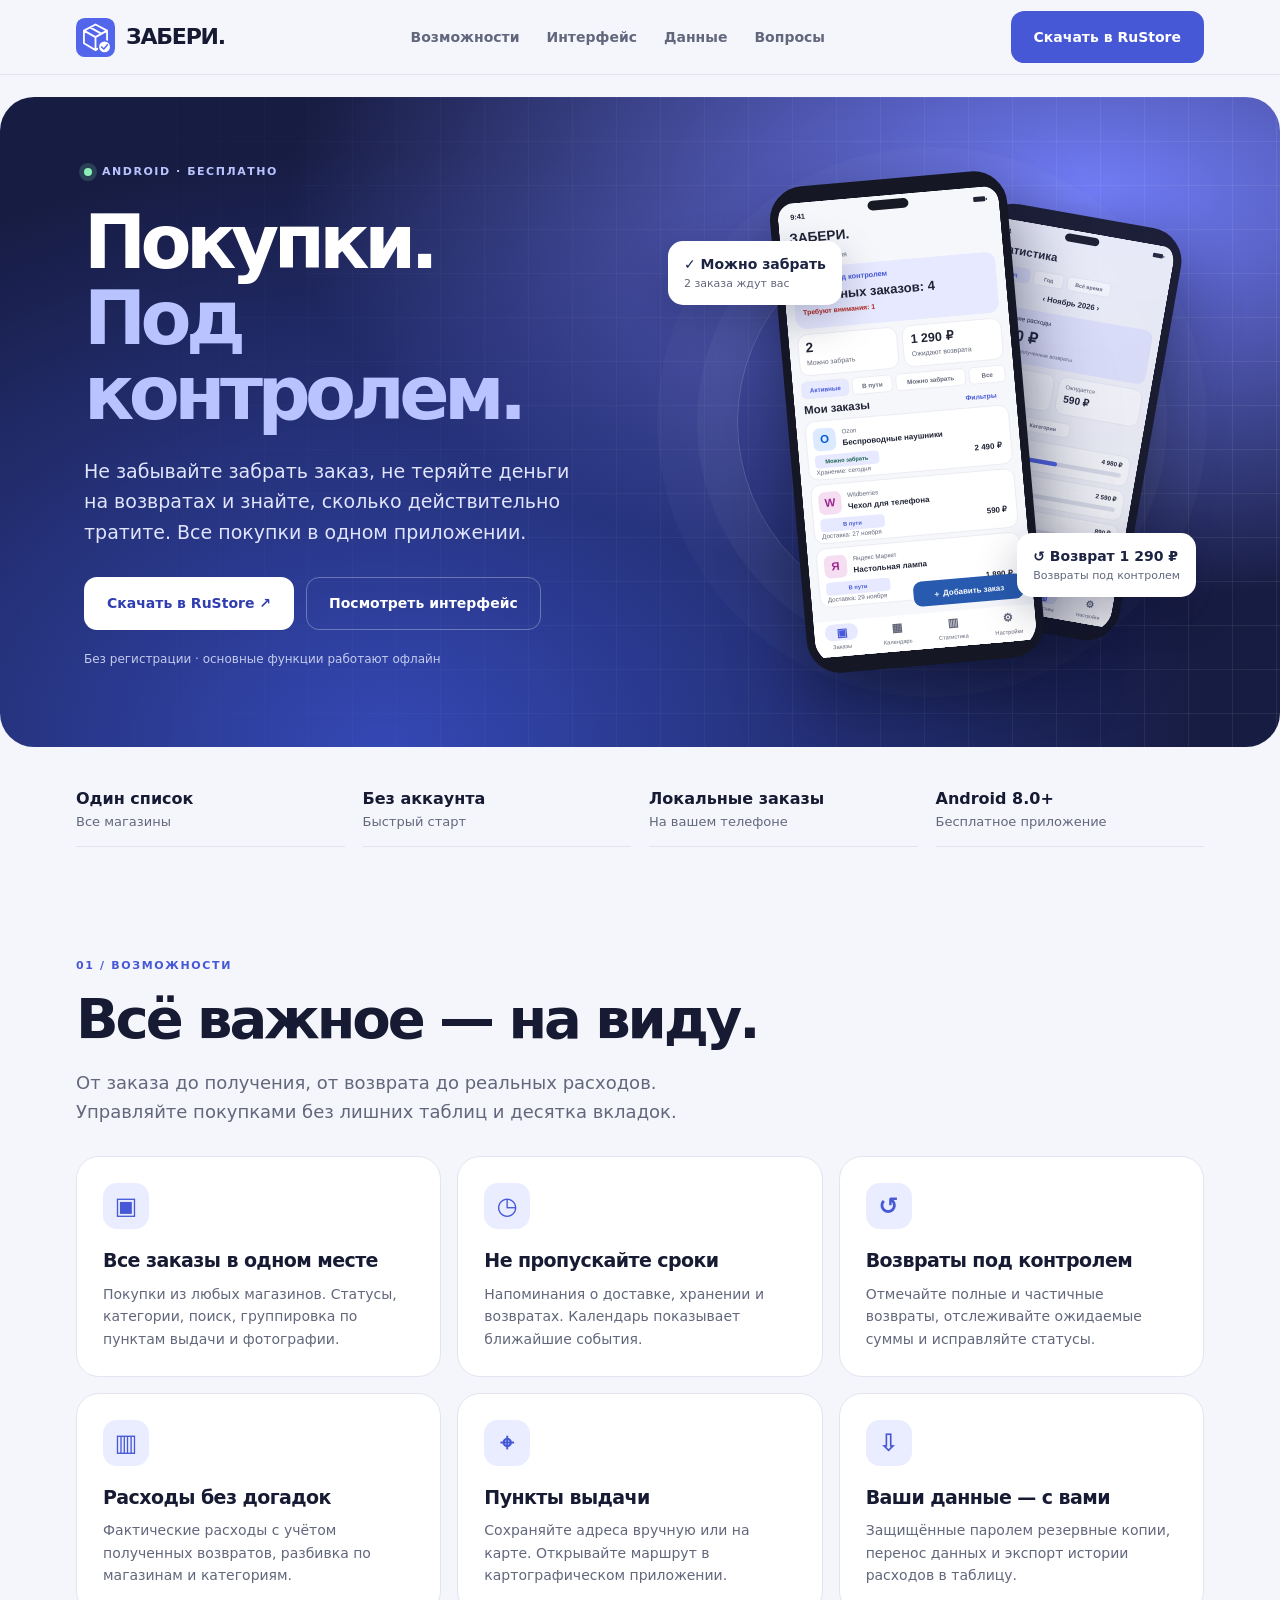
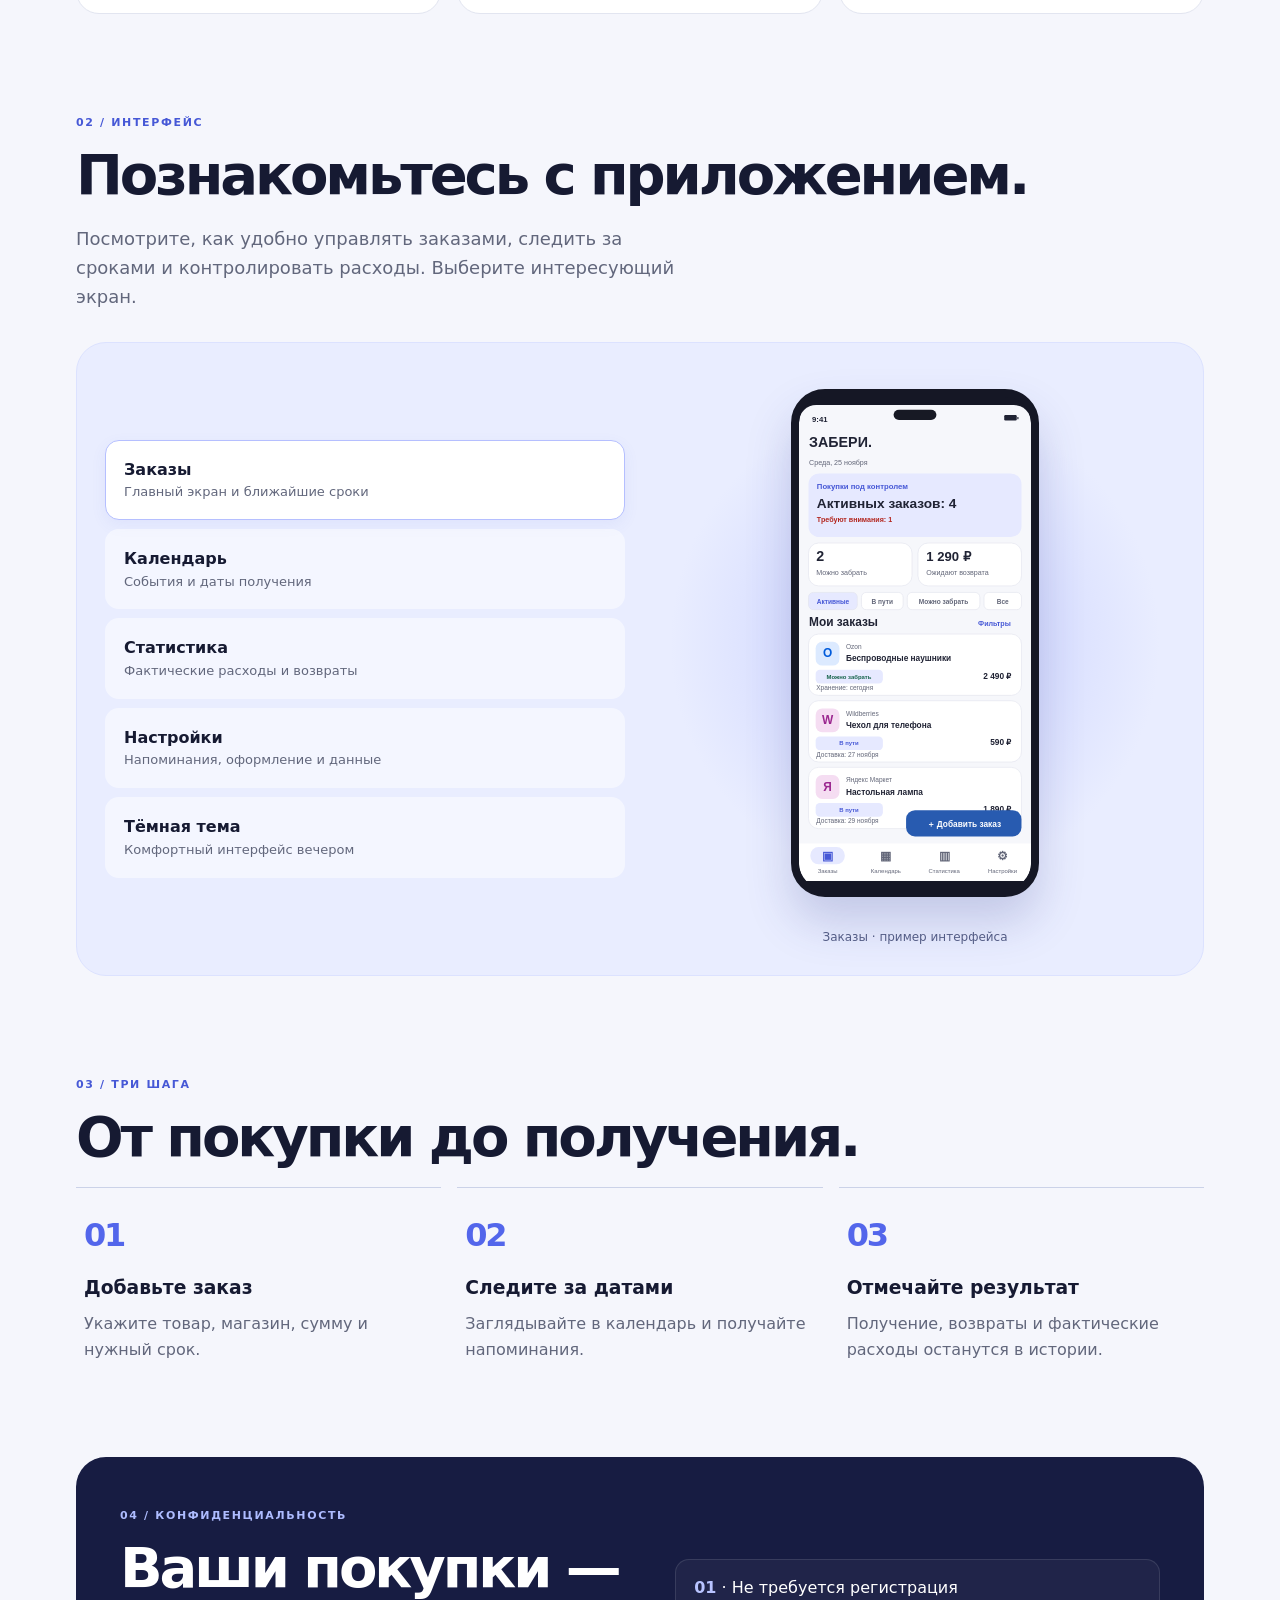
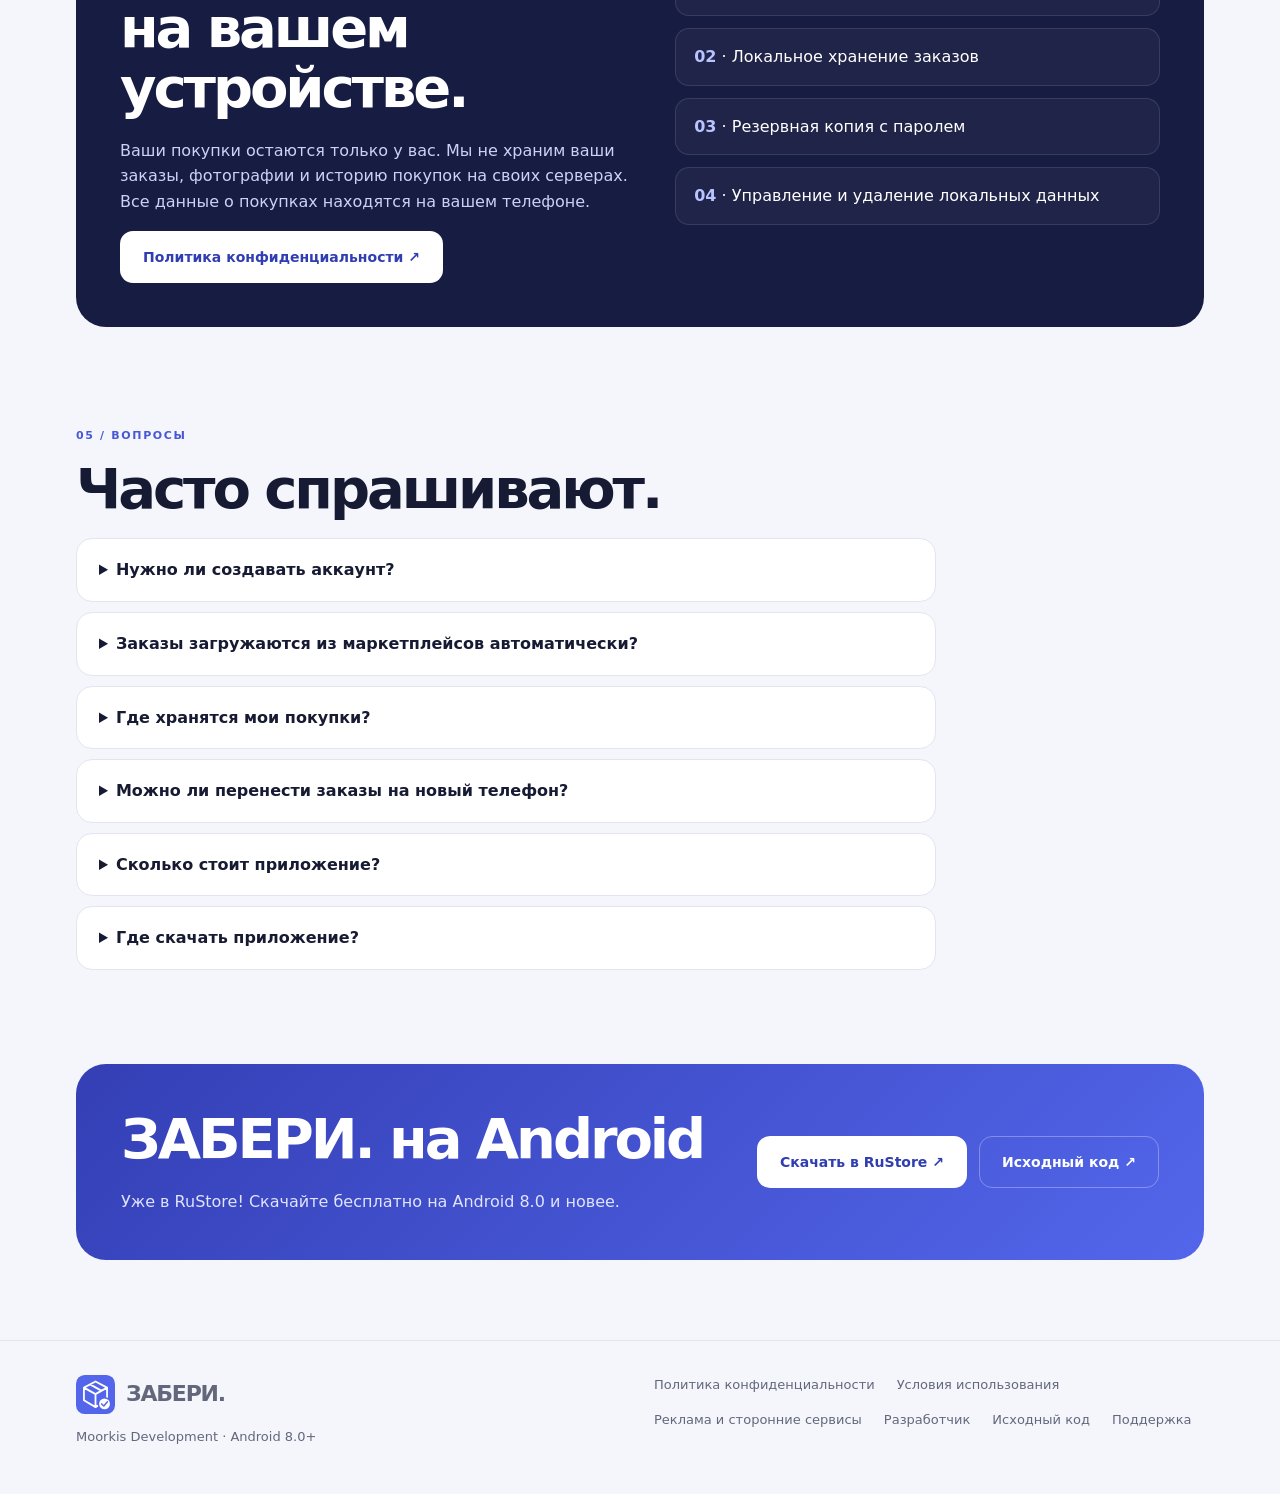
==== commit 5f0f2770: "Publish RuStore download links on official website" ====
--- a/index.html
+++ b/index.html
@@ -1 +1 @@
-<!doctype html><html lang="ru"><head><meta charset="utf-8"><meta name="viewport" content="width=device-width,initial-scale=1"><meta name="description" content="Бесплатное Android-приложение для учёта заказов, сроков, возвратов и расходов."><meta name="theme-color" content="#f5f6fc"><meta property="og:title" content="ЗАБЕРИ. — все покупки под контролем"><meta property="og:description" content="Бесплатное Android-приложение для учёта заказов, сроков, возвратов и расходов."><meta property="og:image" content="https://epbloger.github.io/zaberi/assets/cover.svg"><title>ЗАБЕРИ. — все покупки под контролем</title><link rel="icon" type="image/svg+xml" href="assets/icon.svg"><link rel="stylesheet" href="assets/site.css"></head><body><a class="skip" href="#main">К содержимому</a><header class="nav"><div class="wrap"><a class="brand" href="./" aria-label="ЗАБЕРИ. — главная"><img src="assets/icon.svg" alt="">ЗАБЕРИ.</a><nav class="navlinks" aria-label="Разделы сайта"><a href="./#features">Возможности</a><a href="./#screens">Интерфейс</a><a href="./#privacy">Данные</a><a href="./#faq">Вопросы</a></nav><a class="btn primary" href="./#download">Скачать</a></div></header><main id="main"><section class="hero"><div class="wrap"><div><div class="eyebrow"><span class="dot"></span> Android · бесплатно</div><h1>Покупки.<br><span>Под контролем.</span></h1><p class="lead">Не забывайте забрать заказ, не теряйте деньги на возвратах и знайте, сколько действительно тратите. Все покупки в одном приложении.</p><div class="actions"><a class="btn light" href="#download">Где скачать ↓</a><a class="btn outline" href="#screens">Посмотреть интерфейс</a></div><p class="note">Без регистрации · основные функции работают офлайн</p></div><div class="visual" aria-label="Пример интерфейса приложения"><div class="orb"></div><div class="phone back"><img src="assets/stats.svg" alt="Демонстрация статистики расходов" width="390" height="800"></div><div class="phone front"><img src="assets/orders.svg" alt="Демонстрация списка заказов" width="390" height="800"></div><div class="bubble b1">✓ Можно забрать<small>2 заказа ждут вас</small></div><div class="bubble b2">↺ Возврат 1 290 ₽<small>Возвраты под контролем</small></div></div></div></section><div class="wrap"><div class="trust"><div><b>Один список</b>Все магазины</div><div><b>Без аккаунта</b>Быстрый старт</div><div><b>Локальные заказы</b>На вашем телефоне</div><div><b>Android 8.0+</b>Бесплатное приложение</div></div><section class="section reveal" id="features"><span class="kicker">01 / Возможности</span><h2>Всё важное — на виду.</h2><p class="intro">От заказа до получения, от возврата до реальных расходов. Управляйте покупками без лишних таблиц и десятка вкладок.</p><div class="grid"><article class="tile"><span class="tile-icon" aria-hidden="true">▣</span><h3>Все заказы в одном месте</h3><p>Покупки из любых магазинов. Статусы, категории, поиск, группировка по пунктам выдачи и фотографии.</p></article><article class="tile"><span class="tile-icon" aria-hidden="true">◷</span><h3>Не пропускайте сроки</h3><p>Напоминания о доставке, хранении и возвратах. Календарь показывает ближайшие события.</p></article><article class="tile"><span class="tile-icon" aria-hidden="true">↺</span><h3>Возвраты под контролем</h3><p>Отмечайте полные и частичные возвраты, отслеживайте ожидаемые суммы и исправляйте статусы.</p></article><article class="tile"><span class="tile-icon" aria-hidden="true">▥</span><h3>Расходы без догадок</h3><p>Фактические расходы с учётом полученных возвратов, разбивка по магазинам и категориям.</p></article><article class="tile"><span class="tile-icon" aria-hidden="true">⌖</span><h3>Пункты выдачи</h3><p>Сохраняйте адреса вручную или на карте. Открывайте маршрут в картографическом приложении.</p></article><article class="tile"><span class="tile-icon" aria-hidden="true">⇩</span><h3>Ваши данные — с вами</h3><p>Защищённые паролем резервные копии, перенос данных и экспорт истории расходов в таблицу.</p></article></div></section><section class="section reveal" id="screens"><span class="kicker">02 / Интерфейс</span><h2>Познакомьтесь с приложением.</h2><p class="intro">Посмотрите, как удобно управлять заказами, следить за сроками и контролировать расходы. Выберите интересующий экран.</p><div class="gallery"><div class="tabs" aria-label="Выбор экрана"><button class="tab" type="button" data-screen="orders" aria-pressed="true">Заказы<span>Главный экран и ближайшие сроки</span></button><button class="tab" type="button" data-screen="calendar" aria-pressed="false">Календарь<span>События и даты получения</span></button><button class="tab" type="button" data-screen="stats" aria-pressed="false">Статистика<span>Фактические расходы и возвраты</span></button><button class="tab" type="button" data-screen="settings" aria-pressed="false">Настройки<span>Напоминания, оформление и данные</span></button><button class="tab" type="button" data-screen="dark" aria-pressed="false">Тёмная тема<span>Комфортный интерфейс вечером</span></button><noscript><p>Другие демонстрации: <a href="assets/calendar.svg">календарь</a> · <a href="assets/stats.svg">статистика</a> · <a href="assets/dark.svg">тёмная тема</a>.</p></noscript></div><div><div class="display"><div class="phone"><img id="demo" src="assets/orders.svg" width="390" height="800" alt="Демонстрация: заказы"></div></div><p class="demo-note" id="demo-caption" aria-live="polite">Заказы · пример интерфейса</p></div></div></section><section class="section reveal"><span class="kicker">03 / Три шага</span><h2>От покупки до получения.</h2><div class="steps"><article class="step"><strong>01</strong><h3>Добавьте заказ</h3><p>Укажите товар, магазин, сумму и нужный срок.</p></article><article class="step"><strong>02</strong><h3>Следите за датами</h3><p>Заглядывайте в календарь и получайте напоминания.</p></article><article class="step"><strong>03</strong><h3>Отмечайте результат</h3><p>Получение, возвраты и фактические расходы останутся в истории.</p></article></div></section><section class="section reveal" id="privacy"><div class="privacy"><div><span class="kicker">04 / Конфиденциальность</span><h2>Ваши покупки — на вашем устройстве.</h2><p>Ваши покупки остаются только у вас. Мы не храним ваши заказы, фотографии и историю покупок на своих серверах. Все данные о покупках находятся на вашем телефоне.</p><a class="btn light" href="privacy.html">Политика конфиденциальности ↗</a></div><div class="privacy-list"><div><b>01</b> · Не требуется регистрация</div><div><b>02</b> · Локальное хранение заказов</div><div><b>03</b> · Резервная копия с паролем</div><div><b>04</b> · Управление и удаление локальных данных</div></div></div></section><section class="section reveal" id="faq"><span class="kicker">05 / Вопросы</span><h2>Часто спрашивают.</h2><div class="faq"><details><summary>Нужно ли создавать аккаунт?</summary><p>Нет. Для основных функций не нужны регистрация и интернет.</p></details><details><summary>Заказы загружаются из маркетплейсов автоматически?</summary><p>Нет. Вы самостоятельно добавляете и обновляете информацию. Приложение не подключается к аккаунтам магазинов и банков.</p></details><details><summary>Где хранятся мои покупки?</summary><p>На вашем телефоне. Ваши заказы и история покупок не хранятся на наших серверах. Подробнее — в политике конфиденциальности.</p></details><details><summary>Можно ли перенести заказы на новый телефон?</summary><p>Да. Создайте резервную копию с паролем и восстановите её на другом устройстве. Храните пароль отдельно.</p></details><details><summary>Сколько стоит приложение?</summary><p>Да, приложение бесплатное. В нём есть реклама.</p></details><details><summary>Где скачать приложение?</summary><p>Первый публичный выпуск 1.0.3 готовится к размещению в RuStore. Здесь появится прямая ссылка на опубликованную карточку.</p></details></div></section><section class="section reveal" id="download"><div class="cta"><div><h2>ЗАБЕРИ. на Android</h2><p>Скоро в RuStore! Здесь появится прямая ссылка на бесплатную загрузку приложения.</p></div><div class="actions"><a class="btn light" href="https://www.rustore.ru/catalog">Открыть RuStore ↗</a><a class="btn outline" href="https://github.com/epbloger/zaberi/tree/release-1.0-dev">Исходный код ↗</a></div></div></section></div></main><footer class="footer"><div class="wrap footer-grid"><div><a class="brand" href="./"><img src="assets/icon.svg" alt="">ЗАБЕРИ.</a><p>Moorkis Development · Android 8.0+</p></div><div class="footer-links"><a href="privacy.html">Политика конфиденциальности</a><a href="terms.html">Условия использования</a><a href="ads.html">Реклама и сторонние сервисы</a><a href="developer.html">Разработчик</a><a href="https://github.com/epbloger/zaberi/tree/release-1.0-dev">Исходный код</a><a href="mailto:helpmoorkis@yandex.ru">Поддержка</a></div></div></footer><script src="assets/site.js" defer></script></body></html>+<!doctype html><html lang="ru"><head><meta charset="utf-8"><meta name="viewport" content="width=device-width,initial-scale=1"><meta name="description" content="Бесплатное Android-приложение для учёта заказов, сроков, возвратов и расходов."><meta name="theme-color" content="#f5f6fc"><meta property="og:title" content="ЗАБЕРИ. — все покупки под контролем"><meta property="og:description" content="Бесплатное Android-приложение для учёта заказов, сроков, возвратов и расходов."><meta property="og:image" content="https://epbloger.github.io/zaberi/assets/cover.svg"><title>ЗАБЕРИ. — все покупки под контролем</title><link rel="icon" type="image/svg+xml" href="assets/icon.svg"><link rel="stylesheet" href="assets/site.css"></head><body><a class="skip" href="#main">К содержимому</a><header class="nav"><div class="wrap"><a class="brand" href="./" aria-label="ЗАБЕРИ. — главная"><img src="assets/icon.svg" alt="">ЗАБЕРИ.</a><nav class="navlinks" aria-label="Разделы сайта"><a href="./#features">Возможности</a><a href="./#screens">Интерфейс</a><a href="./#privacy">Данные</a><a href="./#faq">Вопросы</a></nav><a class="btn primary" href="https://www.rustore.ru/catalog/app/ru.epbloger.zaberi">Скачать в RuStore</a></div></header><main id="main"><section class="hero"><div class="wrap"><div><div class="eyebrow"><span class="dot"></span> Android · бесплатно</div><h1>Покупки.<br><span>Под контролем.</span></h1><p class="lead">Не забывайте забрать заказ, не теряйте деньги на возвратах и знайте, сколько действительно тратите. Все покупки в одном приложении.</p><div class="actions"><a class="btn light" href="https://www.rustore.ru/catalog/app/ru.epbloger.zaberi">Скачать в RuStore ↗</a><a class="btn outline" href="#screens">Посмотреть интерфейс</a></div><p class="note">Без регистрации · основные функции работают офлайн</p></div><div class="visual" aria-label="Пример интерфейса приложения"><div class="orb"></div><div class="phone back"><img src="assets/stats.svg" alt="Демонстрация статистики расходов" width="390" height="800"></div><div class="phone front"><img src="assets/orders.svg" alt="Демонстрация списка заказов" width="390" height="800"></div><div class="bubble b1">✓ Можно забрать<small>2 заказа ждут вас</small></div><div class="bubble b2">↺ Возврат 1 290 ₽<small>Возвраты под контролем</small></div></div></div></section><div class="wrap"><div class="trust"><div><b>Один список</b>Все магазины</div><div><b>Без аккаунта</b>Быстрый старт</div><div><b>Локальные заказы</b>На вашем телефоне</div><div><b>Android 8.0+</b>Бесплатное приложение</div></div><section class="section reveal" id="features"><span class="kicker">01 / Возможности</span><h2>Всё важное — на виду.</h2><p class="intro">От заказа до получения, от возврата до реальных расходов. Управляйте покупками без лишних таблиц и десятка вкладок.</p><div class="grid"><article class="tile"><span class="tile-icon" aria-hidden="true">▣</span><h3>Все заказы в одном месте</h3><p>Покупки из любых магазинов. Статусы, категории, поиск, группировка по пунктам выдачи и фотографии.</p></article><article class="tile"><span class="tile-icon" aria-hidden="true">◷</span><h3>Не пропускайте сроки</h3><p>Напоминания о доставке, хранении и возвратах. Календарь показывает ближайшие события.</p></article><article class="tile"><span class="tile-icon" aria-hidden="true">↺</span><h3>Возвраты под контролем</h3><p>Отмечайте полные и частичные возвраты, отслеживайте ожидаемые суммы и исправляйте статусы.</p></article><article class="tile"><span class="tile-icon" aria-hidden="true">▥</span><h3>Расходы без догадок</h3><p>Фактические расходы с учётом полученных возвратов, разбивка по магазинам и категориям.</p></article><article class="tile"><span class="tile-icon" aria-hidden="true">⌖</span><h3>Пункты выдачи</h3><p>Сохраняйте адреса вручную или на карте. Открывайте маршрут в картографическом приложении.</p></article><article class="tile"><span class="tile-icon" aria-hidden="true">⇩</span><h3>Ваши данные — с вами</h3><p>Защищённые паролем резервные копии, перенос данных и экспорт истории расходов в таблицу.</p></article></div></section><section class="section reveal" id="screens"><span class="kicker">02 / Интерфейс</span><h2>Познакомьтесь с приложением.</h2><p class="intro">Посмотрите, как удобно управлять заказами, следить за сроками и контролировать расходы. Выберите интересующий экран.</p><div class="gallery"><div class="tabs" aria-label="Выбор экрана"><button class="tab" type="button" data-screen="orders" aria-pressed="true">Заказы<span>Главный экран и ближайшие сроки</span></button><button class="tab" type="button" data-screen="calendar" aria-pressed="false">Календарь<span>События и даты получения</span></button><button class="tab" type="button" data-screen="stats" aria-pressed="false">Статистика<span>Фактические расходы и возвраты</span></button><button class="tab" type="button" data-screen="settings" aria-pressed="false">Настройки<span>Напоминания, оформление и данные</span></button><button class="tab" type="button" data-screen="dark" aria-pressed="false">Тёмная тема<span>Комфортный интерфейс вечером</span></button><noscript><p>Другие демонстрации: <a href="assets/calendar.svg">календарь</a> · <a href="assets/stats.svg">статистика</a> · <a href="assets/dark.svg">тёмная тема</a>.</p></noscript></div><div><div class="display"><div class="phone"><img id="demo" src="assets/orders.svg" width="390" height="800" alt="Демонстрация: заказы"></div></div><p class="demo-note" id="demo-caption" aria-live="polite">Заказы · пример интерфейса</p></div></div></section><section class="section reveal"><span class="kicker">03 / Три шага</span><h2>От покупки до получения.</h2><div class="steps"><article class="step"><strong>01</strong><h3>Добавьте заказ</h3><p>Укажите товар, магазин, сумму и нужный срок.</p></article><article class="step"><strong>02</strong><h3>Следите за датами</h3><p>Заглядывайте в календарь и получайте напоминания.</p></article><article class="step"><strong>03</strong><h3>Отмечайте результат</h3><p>Получение, возвраты и фактические расходы останутся в истории.</p></article></div></section><section class="section reveal" id="privacy"><div class="privacy"><div><span class="kicker">04 / Конфиденциальность</span><h2>Ваши покупки — на вашем устройстве.</h2><p>Ваши покупки остаются только у вас. Мы не храним ваши заказы, фотографии и историю покупок на своих серверах. Все данные о покупках находятся на вашем телефоне.</p><a class="btn light" href="privacy.html">Политика конфиденциальности ↗</a></div><div class="privacy-list"><div><b>01</b> · Не требуется регистрация</div><div><b>02</b> · Локальное хранение заказов</div><div><b>03</b> · Резервная копия с паролем</div><div><b>04</b> · Управление и удаление локальных данных</div></div></div></section><section class="section reveal" id="faq"><span class="kicker">05 / Вопросы</span><h2>Часто спрашивают.</h2><div class="faq"><details><summary>Нужно ли создавать аккаунт?</summary><p>Нет. Для основных функций не нужны регистрация и интернет.</p></details><details><summary>Заказы загружаются из маркетплейсов автоматически?</summary><p>Нет. Вы самостоятельно добавляете и обновляете информацию. Приложение не подключается к аккаунтам магазинов и банков.</p></details><details><summary>Где хранятся мои покупки?</summary><p>На вашем телефоне. Ваши заказы и история покупок не хранятся на наших серверах. Подробнее — в политике конфиденциальности.</p></details><details><summary>Можно ли перенести заказы на новый телефон?</summary><p>Да. Создайте резервную копию с паролем и восстановите её на другом устройстве. Храните пароль отдельно.</p></details><details><summary>Сколько стоит приложение?</summary><p>Да, приложение бесплатное. В нём есть реклама.</p></details><details><summary>Где скачать приложение?</summary><p>ЗАБЕРИ. уже доступно в RuStore. <a href="https://www.rustore.ru/catalog/app/ru.epbloger.zaberi">Открыть карточку приложения</a>.</p></details></div></section><section class="section reveal" id="download"><div class="cta"><div><h2>ЗАБЕРИ. на Android</h2><p>Уже в RuStore! Скачайте бесплатно на Android 8.0 и новее.</p></div><div class="actions"><a class="btn light" href="https://www.rustore.ru/catalog/app/ru.epbloger.zaberi">Скачать в RuStore ↗</a><a class="btn outline" href="https://github.com/epbloger/zaberi/tree/main">Исходный код ↗</a></div></div></section></div></main><footer class="footer"><div class="wrap footer-grid"><div><a class="brand" href="./"><img src="assets/icon.svg" alt="">ЗАБЕРИ.</a><p>Moorkis Development · Android 8.0+</p></div><div class="footer-links"><a href="privacy.html">Политика конфиденциальности</a><a href="terms.html">Условия использования</a><a href="ads.html">Реклама и сторонние сервисы</a><a href="developer.html">Разработчик</a><a href="https://github.com/epbloger/zaberi/tree/main">Исходный код</a><a href="mailto:helpmoorkis@yandex.ru">Поддержка</a></div></div></footer><script src="assets/site.js" defer></script></body></html>
